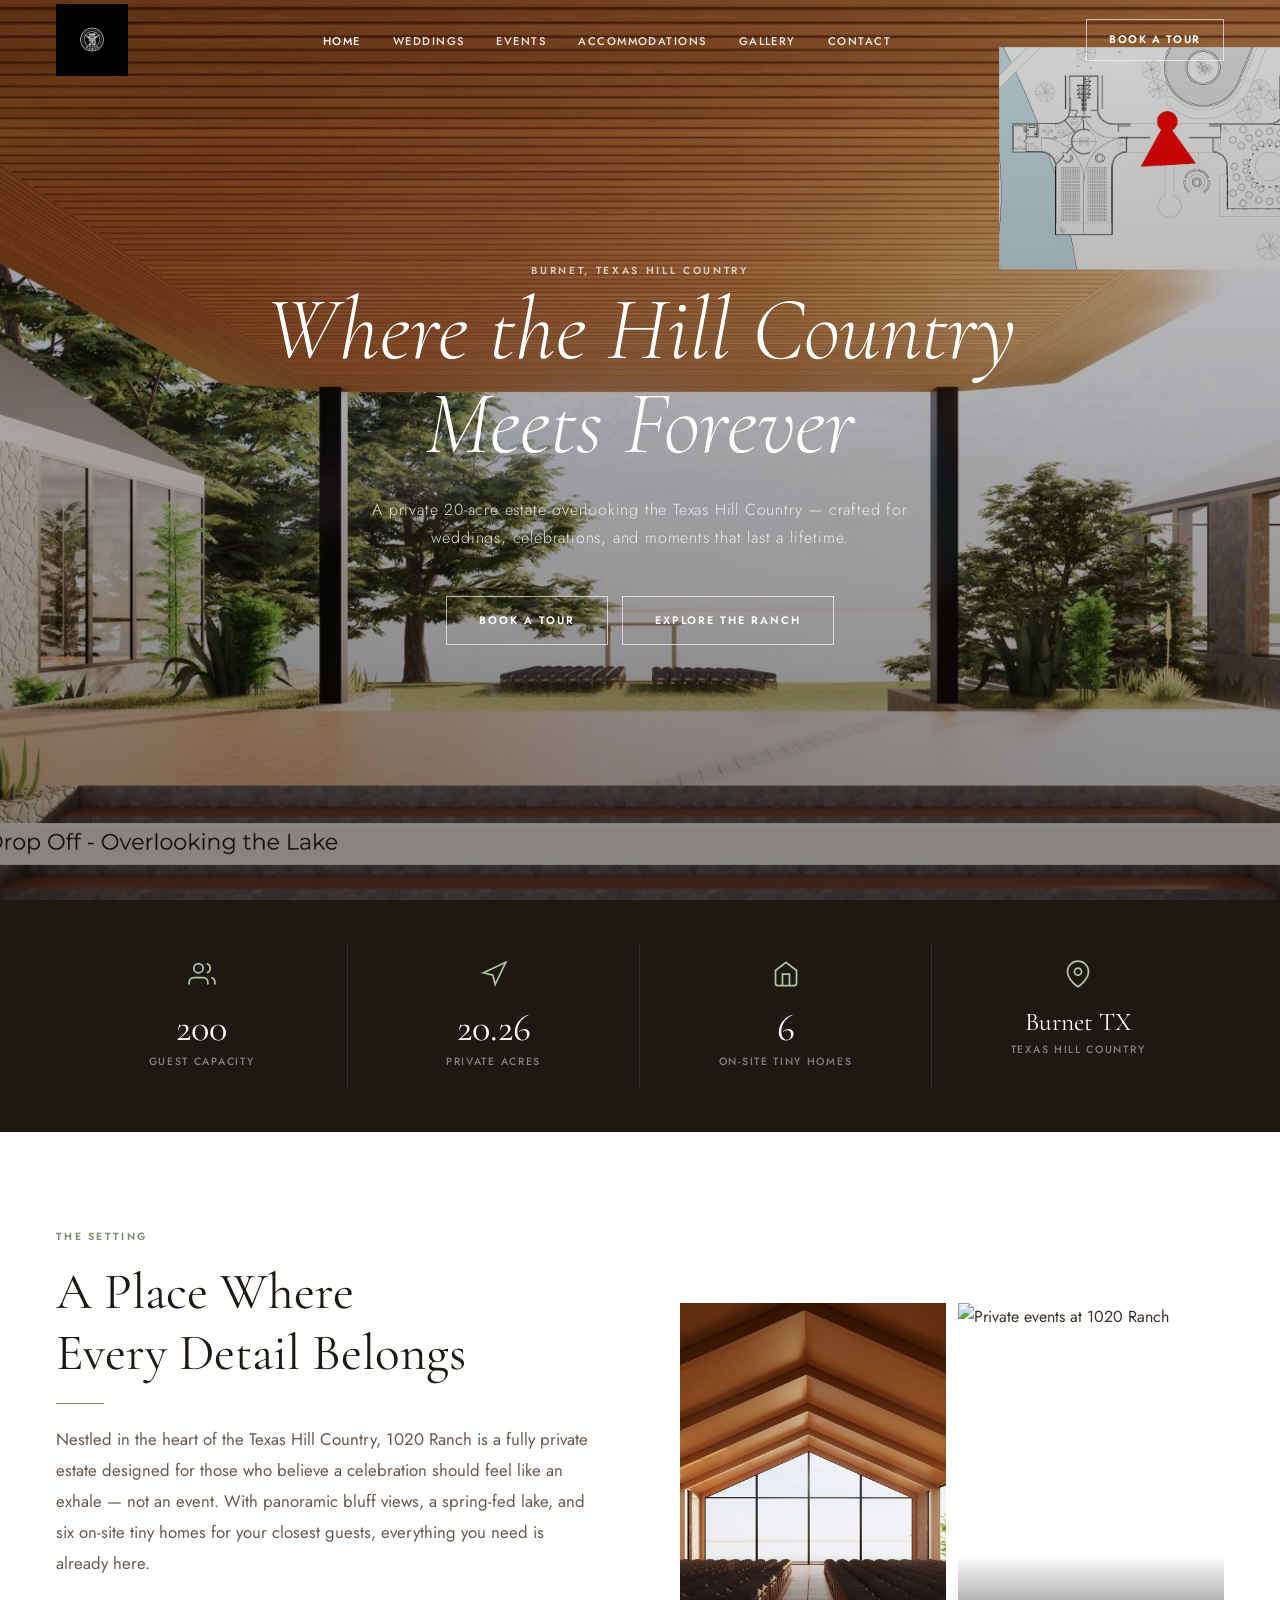
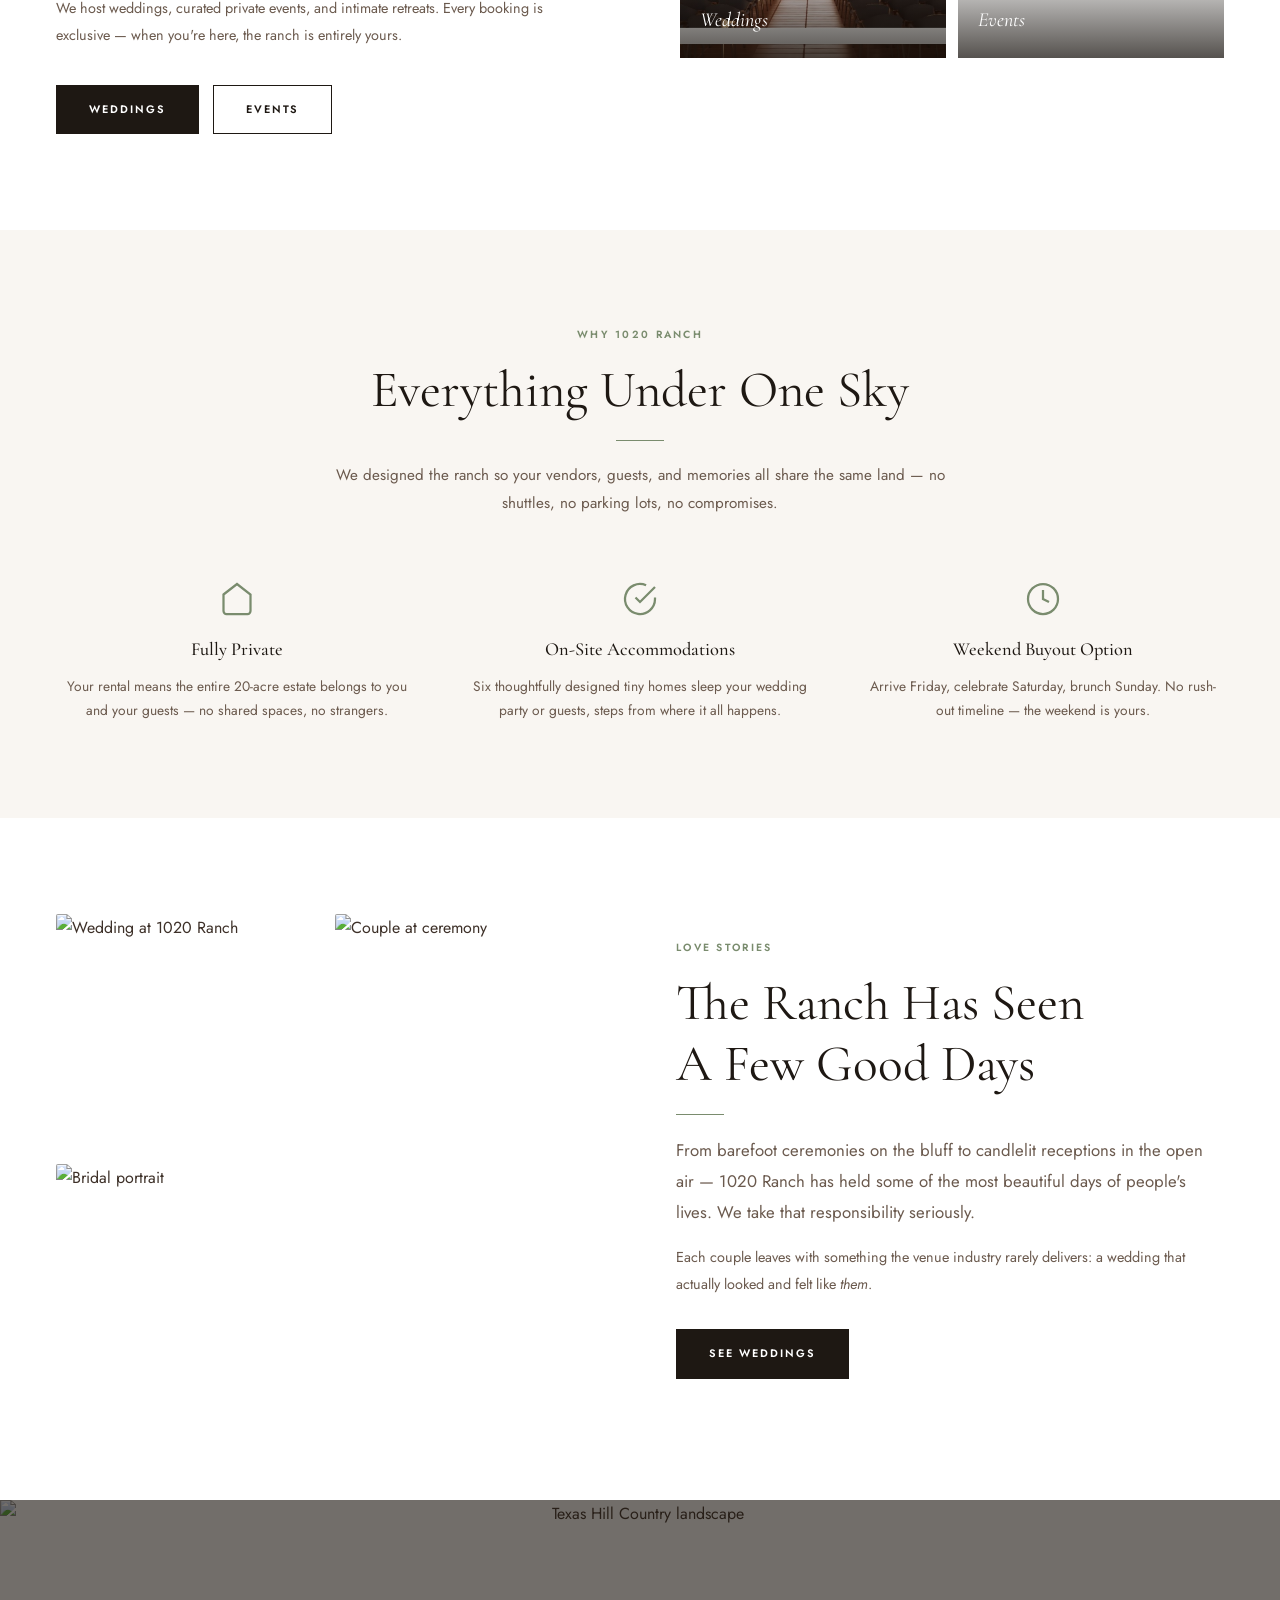
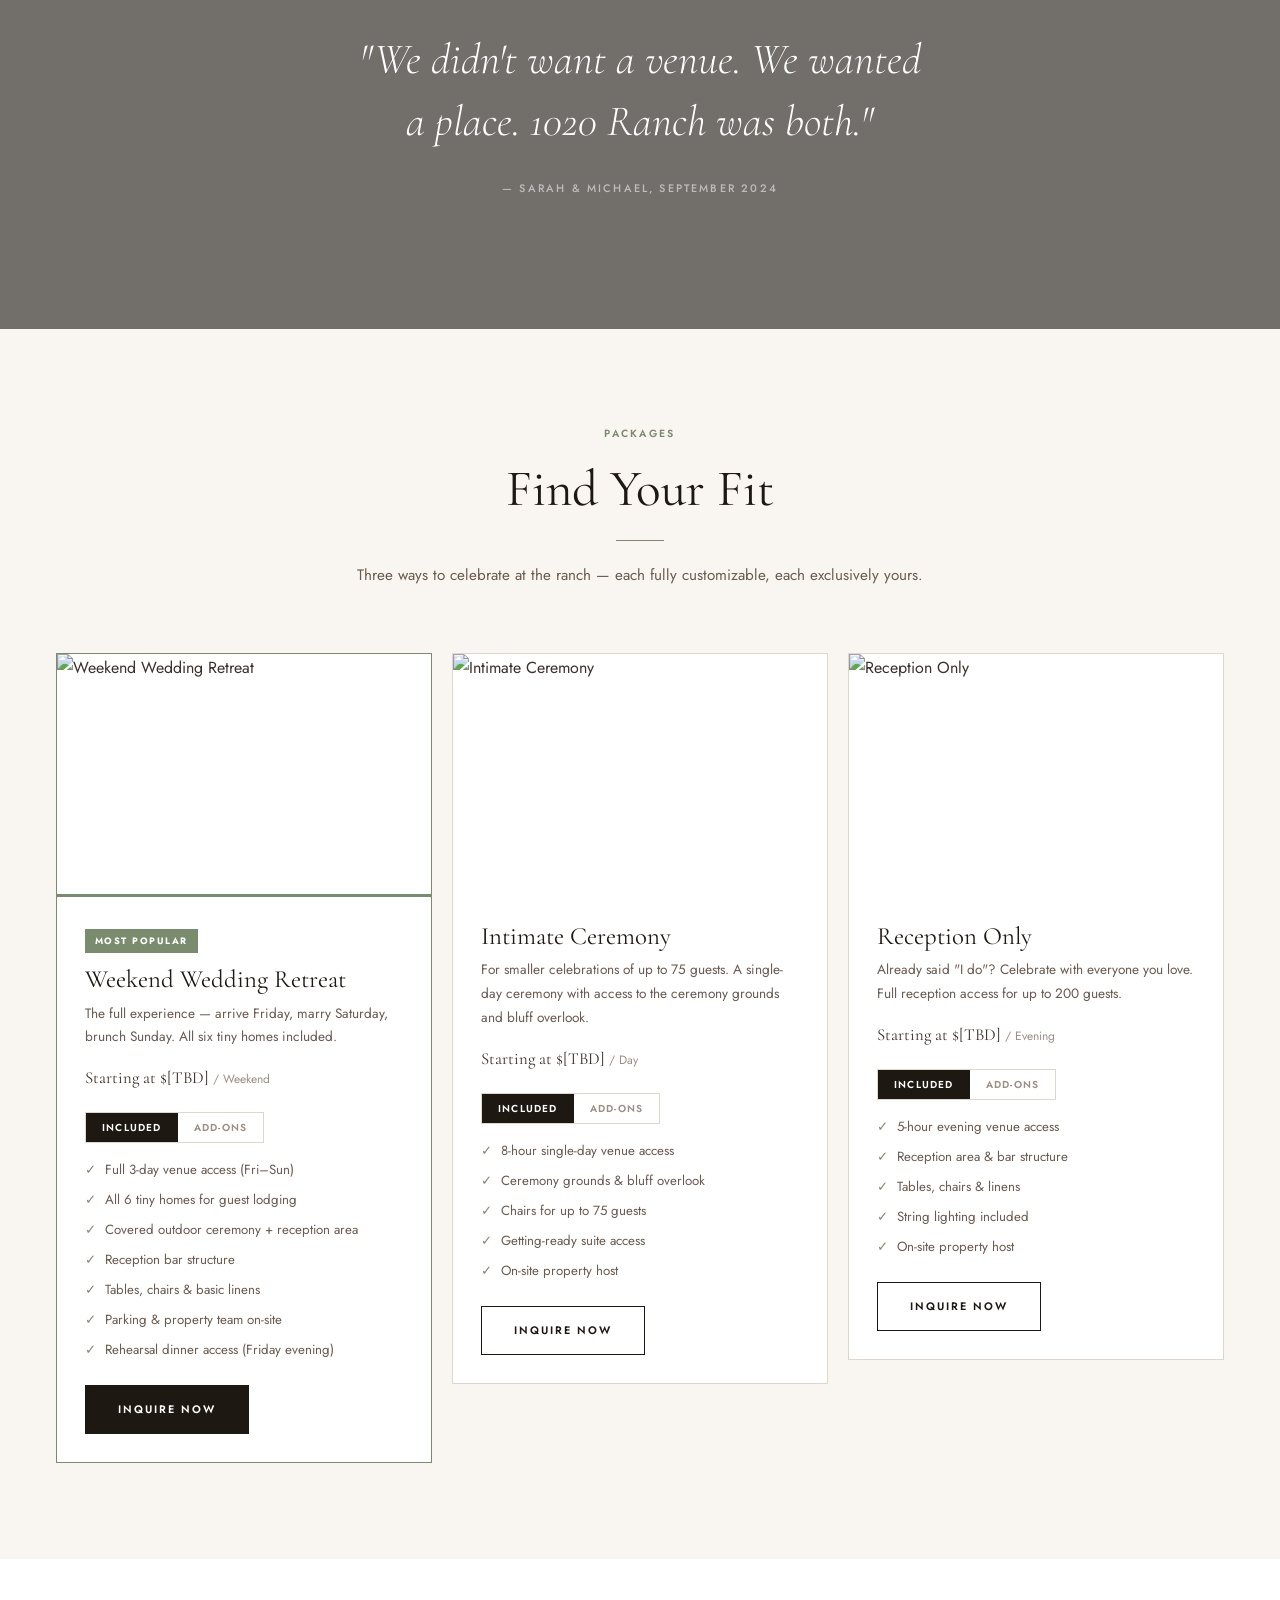
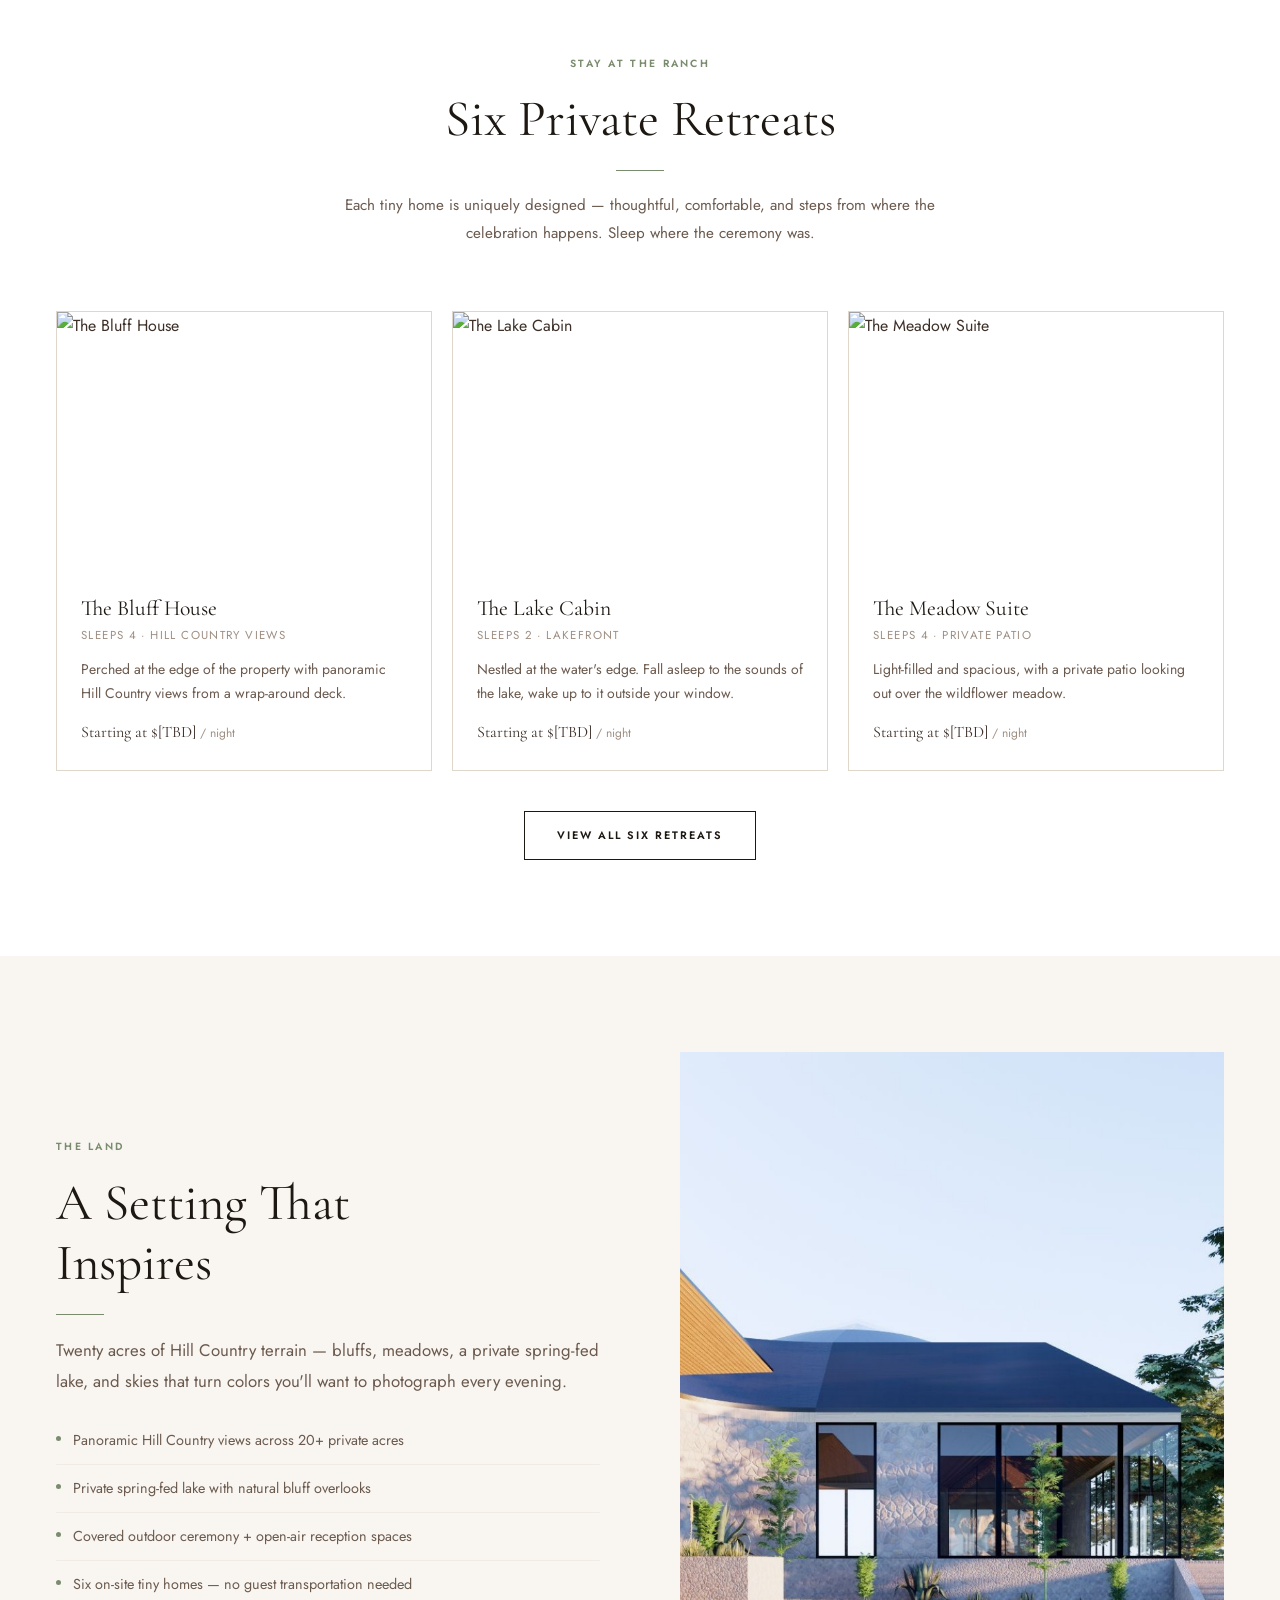
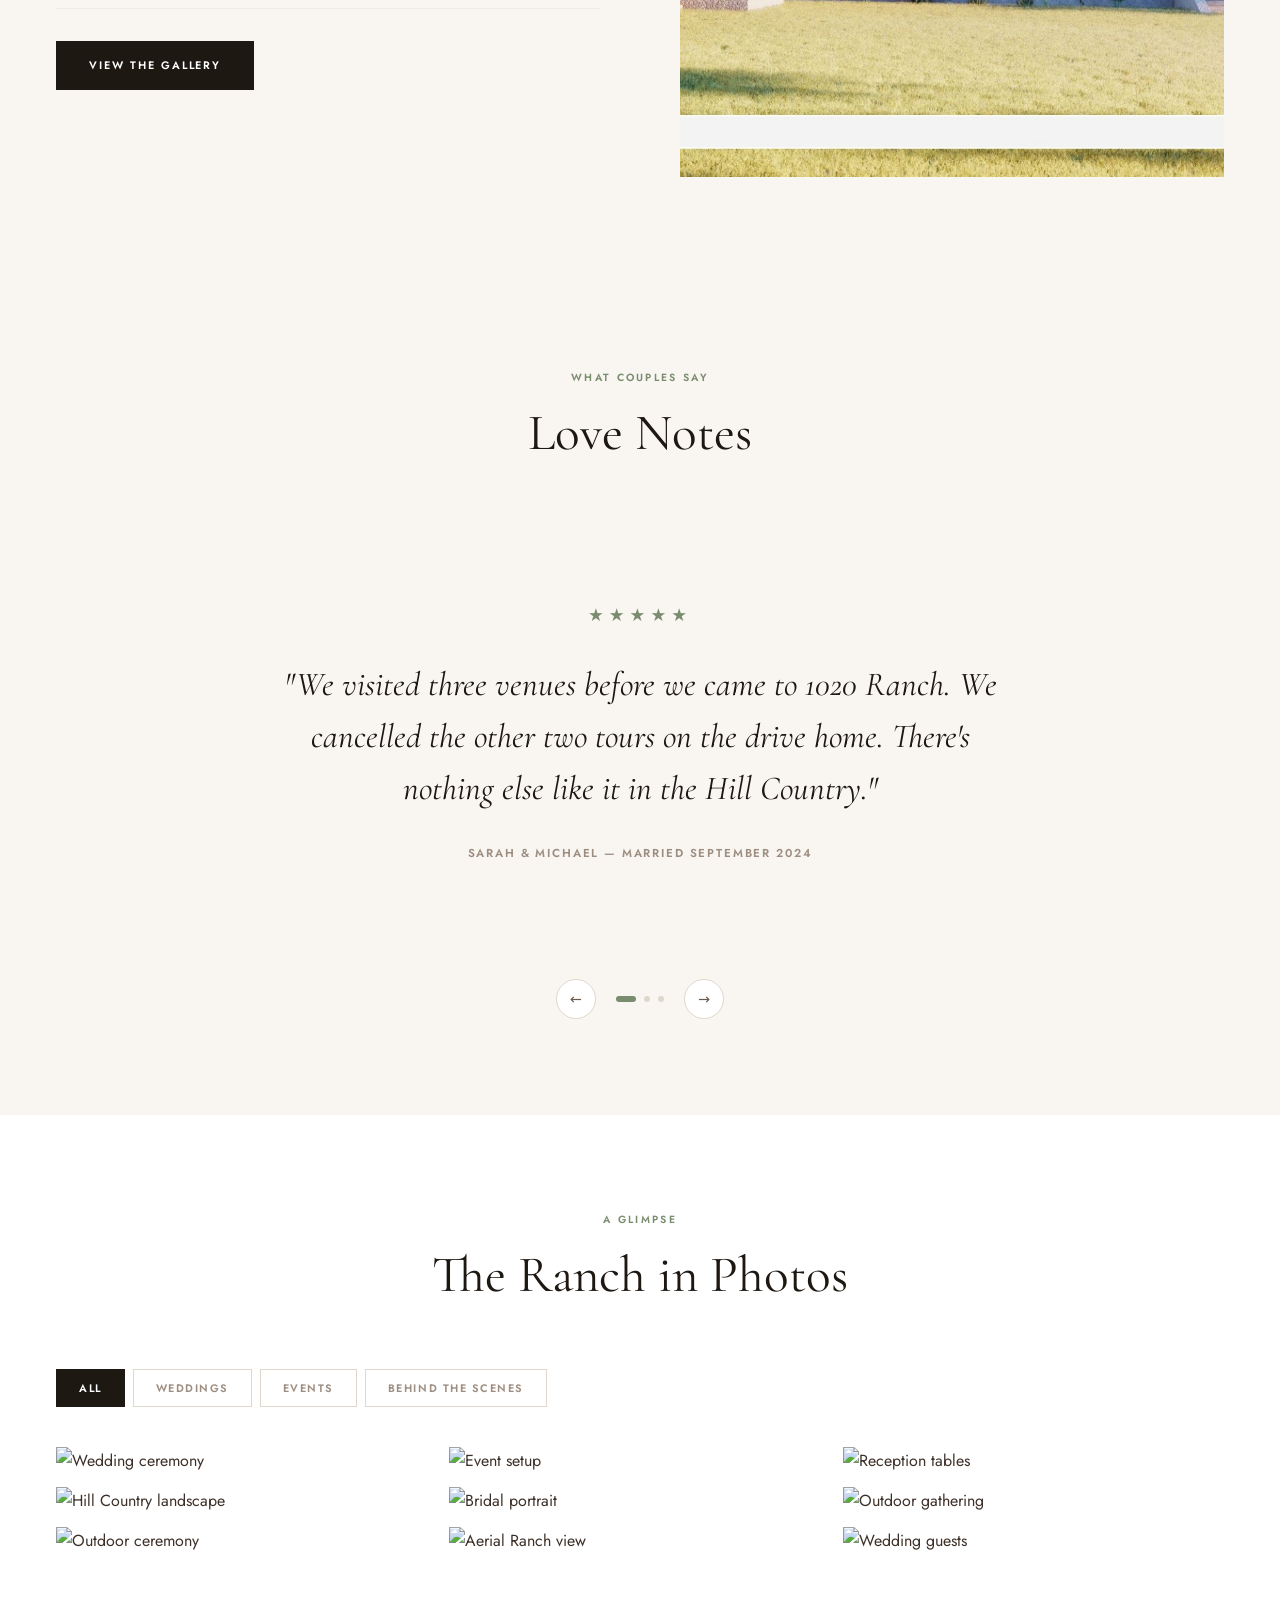
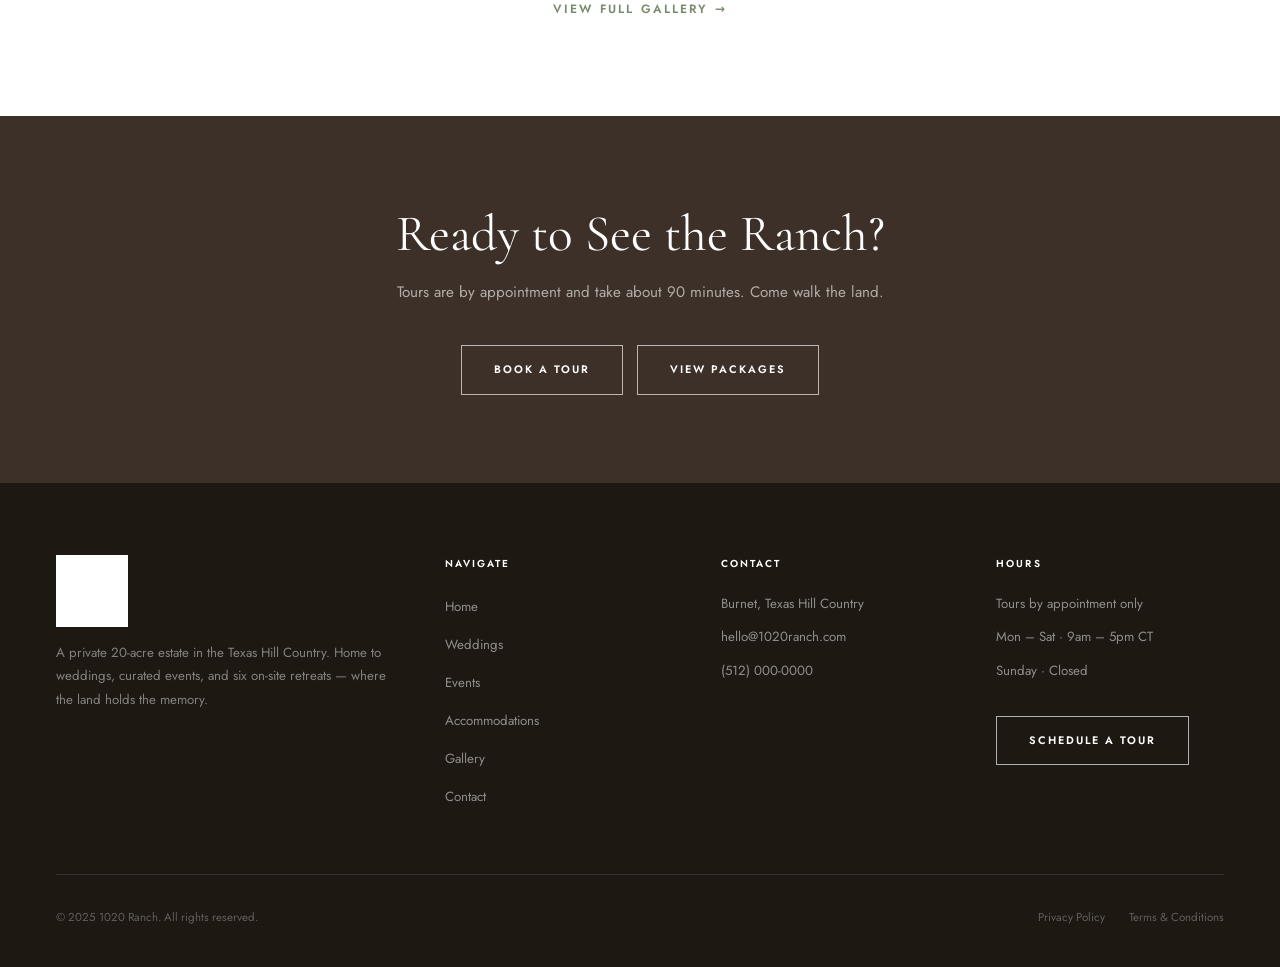
==== index.html @ e340f795 "Initial mockup - 1020 Ranch website" ====
<!DOCTYPE html>
<html lang="en">
<head>
  <meta charset="UTF-8">
  <meta name="viewport" content="width=device-width, initial-scale=1.0">
  <title>1020 Ranch — Texas Hill Country Wedding & Event Venue</title>
  <link rel="stylesheet" href="css/style.css">
  <link rel="icon" href="images/logo.jpg">
</head>
<body>

<!-- ── Navigation ── -->
<nav class="nav hero-transparent" id="nav">
  <div class="nav__inner">
    <a href="index.html" class="nav__logo"><img src="images/logo.jpg" alt="1020 Ranch"></a>
    <ul class="nav__links">
      <li><a href="index.html" class="nav__link">Home</a></li>
      <li><a href="weddings.html" class="nav__link">Weddings</a></li>
      <li><a href="events.html" class="nav__link">Events</a></li>
      <li><a href="accommodations.html" class="nav__link">Accommodations</a></li>
      <li><a href="gallery.html" class="nav__link">Gallery</a></li>
      <li><a href="contact.html" class="nav__link">Contact</a></li>
    </ul>
    <a href="contact.html" class="nav__cta-btn">Book a Tour</a>
    <button class="nav__hamburger" aria-label="Open menu">
      <span></span><span></span><span></span>
    </button>
  </div>
</nav>

<!-- Mobile Nav -->
<div class="mobile-nav">
  <button class="mobile-nav__close" aria-label="Close menu">×</button>
  <a href="index.html" class="mobile-nav__link">Home</a>
  <a href="weddings.html" class="mobile-nav__link">Weddings</a>
  <a href="events.html" class="mobile-nav__link">Events</a>
  <a href="accommodations.html" class="mobile-nav__link">Accommodations</a>
  <a href="gallery.html" class="mobile-nav__link">Gallery</a>
  <a href="contact.html" class="mobile-nav__link">Contact</a>
  <a href="contact.html" class="btn btn-dark mt-4">Book a Tour</a>
</div>

<!-- Lightbox -->
<div class="lightbox" id="lightbox">
  <img id="lb-img" src="" alt="">
  <button class="lightbox__close" id="lb-close">×</button>
</div>

<!-- ── Hero ── -->
<section class="hero">
  <img class="hero__bg" src="images/renderings/lake-overlook.jpg" alt="Aerial view of 1020 Ranch" loading="eager">
  <div class="hero__overlay"></div>
  <div class="hero__content">
    <span class="hero__eyebrow">Burnet, Texas Hill Country</span>
    <h1 class="hero__title">Where the Hill Country<br>Meets Forever</h1>
    <p class="hero__sub">A private 20-acre estate overlooking the Texas Hill Country — crafted for weddings, celebrations, and moments that last a lifetime.</p>
    <div class="hero__ctas">
      <a href="contact.html" class="btn btn-outline-white">Book a Tour</a>
      <a href="weddings.html" class="btn btn-outline-white">Explore the Ranch</a>
    </div>
  </div>
</section>

<!-- ── Stats Bar ── -->
<section class="stats-bar">
  <div class="container">
    <div class="stats-bar__grid">
      <div class="stat">
        <div class="stat__icon">
          <svg width="28" height="28" viewBox="0 0 24 24" fill="none" stroke="currentColor" stroke-width="1.5"><path d="M17 21v-2a4 4 0 0 0-4-4H5a4 4 0 0 0-4 4v2"/><circle cx="9" cy="7" r="4"/><path d="M23 21v-2a4 4 0 0 0-3-3.87"/><path d="M16 3.13a4 4 0 0 1 0 7.75"/></svg>
        </div>
        <div class="stat__value">200</div>
        <div class="stat__label">Guest Capacity</div>
      </div>
      <div class="stat">
        <div class="stat__icon">
          <svg width="28" height="28" viewBox="0 0 24 24" fill="none" stroke="currentColor" stroke-width="1.5"><polygon points="3 11 22 2 13 21 11 13 3 11"/></svg>
        </div>
        <div class="stat__value">20.26</div>
        <div class="stat__label">Private Acres</div>
      </div>
      <div class="stat">
        <div class="stat__icon">
          <svg width="28" height="28" viewBox="0 0 24 24" fill="none" stroke="currentColor" stroke-width="1.5"><path d="M3 9l9-7 9 7v11a2 2 0 0 1-2 2H5a2 2 0 0 1-2-2z"/><polyline points="9 22 9 12 15 12 15 22"/></svg>
        </div>
        <div class="stat__value">6</div>
        <div class="stat__label">On-Site Tiny Homes</div>
      </div>
      <div class="stat">
        <div class="stat__icon">
          <svg width="28" height="28" viewBox="0 0 24 24" fill="none" stroke="currentColor" stroke-width="1.5"><path d="M21 10c0 7-9 13-9 13s-9-6-9-13a9 9 0 0 1 18 0z"/><circle cx="12" cy="10" r="3"/></svg>
        </div>
        <div class="stat__value" style="font-size:1.6rem;">Burnet TX</div>
        <div class="stat__label">Texas Hill Country</div>
      </div>
    </div>
  </div>
</section>

<!-- ── Editorial Intro ── -->
<section class="section">
  <div class="container">
    <div class="editorial">
      <div class="editorial__text">
        <span class="eyebrow">The Setting</span>
        <h2 class="section-title" style="margin-bottom:20px;">A Place Where<br>Every Detail Belongs</h2>
        <div class="divider divider--left"></div>
        <p class="lead">Nestled in the heart of the Texas Hill Country, 1020 Ranch is a fully private estate designed for those who believe a celebration should feel like an exhale — not an event. With panoramic bluff views, a spring-fed lake, and six on-site tiny homes for your closest guests, everything you need is already here.</p>
        <p style="margin-top:16px;font-size:0.9rem;color:var(--ink-50);line-height:1.85;">We host weddings, curated private events, and intimate retreats. Every booking is exclusive — when you're here, the ranch is entirely yours.</p>
        <div style="display:flex;gap:14px;margin-top:36px;flex-wrap:wrap;">
          <a href="weddings.html" class="btn btn-dark">Weddings</a>
          <a href="events.html" class="btn btn-outline">Events</a>
        </div>
      </div>
      <div class="editorial__media">
        <div class="photo-tile">
          <img src="images/renderings/chapel-interior.jpg" alt="Wedding ceremony at 1020 Ranch" loading="lazy">
          <div class="photo-tile__label">Weddings</div>
        </div>
        <div class="photo-tile">
          <img src="https://images.unsplash.com/photo-1464207687429-7505649dae38?auto=format&fit=crop&w=600&q=80" alt="Private events at 1020 Ranch" loading="lazy">
          <div class="photo-tile__label">Events</div>
        </div>
      </div>
    </div>
  </div>
</section>

<!-- ── Why Choose Us ── -->
<section class="section section--gray">
  <div class="container">
    <div class="section-header">
      <span class="eyebrow">Why 1020 Ranch</span>
      <h2 class="section-title">Everything Under One Sky</h2>
      <div class="divider"></div>
      <p>We designed the ranch so your vendors, guests, and memories all share the same land — no shuttles, no parking lots, no compromises.</p>
    </div>
    <div class="icon-grid">
      <div class="icon-item">
        <div class="icon-item__icon">
          <svg width="36" height="36" viewBox="0 0 24 24" fill="none" stroke="currentColor" stroke-width="1.5"><path d="M3 9l9-7 9 7v11a2 2 0 0 1-2 2H5a2 2 0 0 1-2-2z"/></svg>
        </div>
        <div class="icon-item__title">Fully Private</div>
        <p class="icon-item__text">Your rental means the entire 20-acre estate belongs to you and your guests — no shared spaces, no strangers.</p>
      </div>
      <div class="icon-item">
        <div class="icon-item__icon">
          <svg width="36" height="36" viewBox="0 0 24 24" fill="none" stroke="currentColor" stroke-width="1.5"><path d="M22 11.08V12a10 10 0 1 1-5.93-9.14"/><polyline points="22 4 12 14.01 9 11.01"/></svg>
        </div>
        <div class="icon-item__title">On-Site Accommodations</div>
        <p class="icon-item__text">Six thoughtfully designed tiny homes sleep your wedding party or guests, steps from where it all happens.</p>
      </div>
      <div class="icon-item">
        <div class="icon-item__icon">
          <svg width="36" height="36" viewBox="0 0 24 24" fill="none" stroke="currentColor" stroke-width="1.5"><circle cx="12" cy="12" r="10"/><polyline points="12 6 12 12 16 14"/></svg>
        </div>
        <div class="icon-item__title">Weekend Buyout Option</div>
        <p class="icon-item__text">Arrive Friday, celebrate Saturday, brunch Sunday. No rush-out timeline — the weekend is yours.</p>
      </div>
    </div>
  </div>
</section>

<!-- ── Love Stories ── -->
<section class="section">
  <div class="container">
    <div class="photo-split">
      <div class="photo-collage">
        <img src="https://images.unsplash.com/photo-1478146059778-26028b07395a?auto=format&fit=crop&w=600&q=80" alt="Wedding at 1020 Ranch" loading="lazy" style="border-radius:2px;">
        <img src="https://images.unsplash.com/photo-1519741497674-4be9fb1a3b9e?auto=format&fit=crop&w=600&q=80" alt="Couple at ceremony" loading="lazy" style="border-radius:2px;">
        <img src="https://images.unsplash.com/photo-1583939003579-730e3918a45a?auto=format&fit=crop&w=1200&q=80" alt="Bridal portrait" loading="lazy" class="span-full" style="border-radius:2px;">
      </div>
      <div>
        <span class="eyebrow">Love Stories</span>
        <h2 class="section-title" style="margin-bottom:20px;">The Ranch Has Seen<br>A Few Good Days</h2>
        <div class="divider divider--left"></div>
        <p class="lead">From barefoot ceremonies on the bluff to candlelit receptions in the open air — 1020 Ranch has held some of the most beautiful days of people's lives. We take that responsibility seriously.</p>
        <p style="margin-top:16px;font-size:0.9rem;color:var(--ink-50);line-height:1.85;">Each couple leaves with something the venue industry rarely delivers: a wedding that actually looked and felt like <em>them</em>.</p>
        <a href="weddings.html" class="btn btn-dark" style="margin-top:32px;">See Weddings</a>
      </div>
    </div>
  </div>
</section>

<!-- ── Quote Break ── -->
<section class="quote-break">
  <img class="quote-break__bg" src="https://images.unsplash.com/photo-1473448912268-2022ce9509d8?auto=format&fit=crop&w=1920&q=80" alt="Texas Hill Country landscape" loading="lazy">
  <div class="quote-break__overlay"></div>
  <div class="quote-break__content">
    <p class="quote-break__text">"We didn't want a venue. We wanted a place. 1020 Ranch was both."</p>
    <span class="quote-break__attr">— Sarah & Michael, September 2024</span>
  </div>
</section>

<!-- ── Event Packages ── -->
<section class="section section--gray">
  <div class="container">
    <div class="section-header">
      <span class="eyebrow">Packages</span>
      <h2 class="section-title">Find Your Fit</h2>
      <div class="divider"></div>
      <p>Three ways to celebrate at the ranch — each fully customizable, each exclusively yours.</p>
    </div>
    <div class="packages-grid">
      <!-- Featured -->
      <div class="package-card featured">
        <div class="package-card__img">
          <img src="https://images.unsplash.com/photo-1511285560929-80b456fea0bc?auto=format&fit=crop&w=600&q=80" alt="Weekend Wedding Retreat" loading="lazy">
        </div>
        <div class="package-card__body">
          <span class="package-card__badge">Most Popular</span>
          <h3 class="package-card__name">Weekend Wedding Retreat</h3>
          <p class="package-card__desc">The full experience — arrive Friday, marry Saturday, brunch Sunday. All six tiny homes included.</p>
          <div class="package-card__price">Starting at $[TBD] <span>/ Weekend</span></div>
          <div class="toggle-tabs">
            <button class="toggle-tab" data-target="included">Included</button>
            <button class="toggle-tab" data-target="addons">Add-Ons</button>
          </div>
          <div class="toggle-panel" data-panel="included">
            <ul class="checklist">
              <li>Full 3-day venue access (Fri–Sun)</li>
              <li>All 6 tiny homes for guest lodging</li>
              <li>Covered outdoor ceremony + reception area</li>
              <li>Reception bar structure</li>
              <li>Tables, chairs & basic linens</li>
              <li>Parking & property team on-site</li>
              <li>Rehearsal dinner access (Friday evening)</li>
            </ul>
          </div>
          <div class="toggle-panel" data-panel="addons">
            <ul class="checklist">
              <li>Full catering coordination</li>
              <li>Florals & décor design</li>
              <li>Day-of coordination</li>
              <li>DJ or live music setup</li>
              <li>Photography / videography referrals</li>
              <li>Transportation logistics</li>
            </ul>
          </div>
          <a href="contact.html" class="btn btn-dark" style="margin-top:20px;">Inquire Now</a>
        </div>
      </div>
      <!-- Intimate -->
      <div class="package-card">
        <div class="package-card__img">
          <img src="https://images.unsplash.com/photo-1520854221256-17451cc331bf?auto=format&fit=crop&w=600&q=80" alt="Intimate Ceremony" loading="lazy">
        </div>
        <div class="package-card__body">
          <h3 class="package-card__name">Intimate Ceremony</h3>
          <p class="package-card__desc">For smaller celebrations of up to 75 guests. A single-day ceremony with access to the ceremony grounds and bluff overlook.</p>
          <div class="package-card__price">Starting at $[TBD] <span>/ Day</span></div>
          <div class="toggle-tabs">
            <button class="toggle-tab" data-target="included">Included</button>
            <button class="toggle-tab" data-target="addons">Add-Ons</button>
          </div>
          <div class="toggle-panel" data-panel="included">
            <ul class="checklist">
              <li>8-hour single-day venue access</li>
              <li>Ceremony grounds & bluff overlook</li>
              <li>Chairs for up to 75 guests</li>
              <li>Getting-ready suite access</li>
              <li>On-site property host</li>
            </ul>
          </div>
          <div class="toggle-panel" data-panel="addons">
            <ul class="checklist">
              <li>Tiny home overnight for wedding party</li>
              <li>Reception bar add-on</li>
              <li>Catering coordination</li>
              <li>Florals & décor</li>
            </ul>
          </div>
          <a href="contact.html" class="btn btn-outline" style="margin-top:20px;">Inquire Now</a>
        </div>
      </div>
      <!-- Reception Only -->
      <div class="package-card">
        <div class="package-card__img">
          <img src="https://images.unsplash.com/photo-1591604466107-ec97de577aff?auto=format&fit=crop&w=600&q=80" alt="Reception Only" loading="lazy">
        </div>
        <div class="package-card__body">
          <h3 class="package-card__name">Reception Only</h3>
          <p class="package-card__desc">Already said "I do"? Celebrate with everyone you love. Full reception access for up to 200 guests.</p>
          <div class="package-card__price">Starting at $[TBD] <span>/ Evening</span></div>
          <div class="toggle-tabs">
            <button class="toggle-tab" data-target="included">Included</button>
            <button class="toggle-tab" data-target="addons">Add-Ons</button>
          </div>
          <div class="toggle-panel" data-panel="included">
            <ul class="checklist">
              <li>5-hour evening venue access</li>
              <li>Reception area & bar structure</li>
              <li>Tables, chairs & linens</li>
              <li>String lighting included</li>
              <li>On-site property host</li>
            </ul>
          </div>
          <div class="toggle-panel" data-panel="addons">
            <ul class="checklist">
              <li>Catering & bar service</li>
              <li>DJ or band setup</li>
              <li>Overnight tiny home stays</li>
              <li>Extended hours</li>
            </ul>
          </div>
          <a href="contact.html" class="btn btn-outline" style="margin-top:20px;">Inquire Now</a>
        </div>
      </div>
    </div>
  </div>
</section>

<!-- ── Accommodations Teaser ── -->
<section class="section">
  <div class="container">
    <div class="section-header">
      <span class="eyebrow">Stay at the Ranch</span>
      <h2 class="section-title">Six Private Retreats</h2>
      <div class="divider"></div>
      <p>Each tiny home is uniquely designed — thoughtful, comfortable, and steps from where the celebration happens. Sleep where the ceremony was.</p>
    </div>
    <div class="accom-grid">
      <div class="accom-card">
        <div class="accom-card__img">
          <img src="https://images.unsplash.com/photo-1449824913935-59a10b8d2000?auto=format&fit=crop&w=600&q=80" alt="The Bluff House" loading="lazy">
        </div>
        <div class="accom-card__body">
          <h3 class="accom-card__name">The Bluff House</h3>
          <div class="accom-card__meta">Sleeps 4 · Hill Country Views</div>
          <p class="body-sm">Perched at the edge of the property with panoramic Hill Country views from a wrap-around deck.</p>
          <div class="accom-card__price">Starting at $[TBD] <span style="font-family:var(--font-sans);font-size:0.75rem;color:var(--ink-30);">/ night</span></div>
        </div>
      </div>
      <div class="accom-card">
        <div class="accom-card__img">
          <img src="https://images.unsplash.com/photo-1512917774080-9991f1c4c750?auto=format&fit=crop&w=600&q=80" alt="The Lake Cabin" loading="lazy">
        </div>
        <div class="accom-card__body">
          <h3 class="accom-card__name">The Lake Cabin</h3>
          <div class="accom-card__meta">Sleeps 2 · Lakefront</div>
          <p class="body-sm">Nestled at the water's edge. Fall asleep to the sounds of the lake, wake up to it outside your window.</p>
          <div class="accom-card__price">Starting at $[TBD] <span style="font-family:var(--font-sans);font-size:0.75rem;color:var(--ink-30);">/ night</span></div>
        </div>
      </div>
      <div class="accom-card">
        <div class="accom-card__img">
          <img src="https://images.unsplash.com/photo-1484154218962-a197022b5858?auto=format&fit=crop&w=600&q=80" alt="The Meadow Suite" loading="lazy">
        </div>
        <div class="accom-card__body">
          <h3 class="accom-card__name">The Meadow Suite</h3>
          <div class="accom-card__meta">Sleeps 4 · Private Patio</div>
          <p class="body-sm">Light-filled and spacious, with a private patio looking out over the wildflower meadow.</p>
          <div class="accom-card__price">Starting at $[TBD] <span style="font-family:var(--font-sans);font-size:0.75rem;color:var(--ink-30);">/ night</span></div>
        </div>
      </div>
    </div>
    <div class="text-center" style="margin-top:40px;">
      <a href="accommodations.html" class="btn btn-outline">View All Six Retreats</a>
    </div>
  </div>
</section>

<!-- ── A Setting That Inspires ── -->
<section class="section section--gray">
  <div class="container">
    <div class="setting-grid">
      <div>
        <span class="eyebrow">The Land</span>
        <h2 class="section-title" style="margin-bottom:20px;">A Setting That<br>Inspires</h2>
        <div class="divider divider--left"></div>
        <p class="lead">Twenty acres of Hill Country terrain — bluffs, meadows, a private spring-fed lake, and skies that turn colors you'll want to photograph every evening.</p>
        <ul class="feature-list">
          <li>Panoramic Hill Country views across 20+ private acres</li>
          <li>Private spring-fed lake with natural bluff overlooks</li>
          <li>Covered outdoor ceremony + open-air reception spaces</li>
          <li>Six on-site tiny homes — no guest transportation needed</li>
        </ul>
        <a href="gallery.html" class="btn btn-dark">View the Gallery</a>
      </div>
      <div class="setting-photo">
        <img src="images/renderings/reception-exterior.jpg" alt="1020 Ranch reception hall" loading="lazy">
      </div>
    </div>
  </div>
</section>

<!-- ── Testimonials ── -->
<section class="section testimonial-section">
  <div class="container">
    <div class="section-header">
      <span class="eyebrow">What Couples Say</span>
      <h2 class="section-title">Love Notes</h2>
    </div>
    <div class="testimonial-carousel">
      <div class="testimonial-track">
        <div class="testimonial-slide">
          <div class="testimonial__stars">★★★★★</div>
          <blockquote class="testimonial__quote">"We visited three venues before we came to 1020 Ranch. We cancelled the other two tours on the drive home. There's nothing else like it in the Hill Country."</blockquote>
          <div class="testimonial__attr">Sarah & Michael — Married September 2024</div>
        </div>
        <div class="testimonial-slide">
          <div class="testimonial__stars">★★★★★</div>
          <blockquote class="testimonial__quote">"Having our whole family stay on-site for the weekend changed everything. No running around, no logistics stress — just three days of pure celebration."</blockquote>
          <div class="testimonial__attr">Emma & James — Married June 2024</div>
        </div>
        <div class="testimonial-slide">
          <div class="testimonial__stars">★★★★★</div>
          <blockquote class="testimonial__quote">"The bluff at sunset should be illegal. Our photographer said it was the best light she'd ever worked with. The venue did half the work for us."</blockquote>
          <div class="testimonial__attr">Madison & Tyler — Married October 2024</div>
        </div>
      </div>
      <div class="testimonial__controls">
        <button class="testimonial__btn testimonial__btn--prev" aria-label="Previous">&#8592;</button>
        <div class="testimonial__dots">
          <div class="testimonial__dot active"></div>
          <div class="testimonial__dot"></div>
          <div class="testimonial__dot"></div>
        </div>
        <button class="testimonial__btn testimonial__btn--next" aria-label="Next">&#8594;</button>
      </div>
    </div>
  </div>
</section>

<!-- ── Gallery Preview ── -->
<section class="section gallery-section">
  <div class="container">
    <div class="section-header">
      <span class="eyebrow">A Glimpse</span>
      <h2 class="section-title">The Ranch in Photos</h2>
    </div>
    <div class="gallery-tabs">
      <button class="gallery-tab active" data-filter="all">All</button>
      <button class="gallery-tab" data-filter="weddings">Weddings</button>
      <button class="gallery-tab" data-filter="events">Events</button>
      <button class="gallery-tab" data-filter="behind">Behind the Scenes</button>
    </div>
    <div class="gallery-masonry">
      <div class="gallery-item" data-category="weddings"><img src="https://images.unsplash.com/photo-1478146059778-26028b07395a?auto=format&fit=crop&w=600&q=80" alt="Wedding ceremony" loading="lazy"></div>
      <div class="gallery-item" data-category="behind"><img src="https://images.unsplash.com/photo-1473448912268-2022ce9509d8?auto=format&fit=crop&w=600&q=80" alt="Hill Country landscape" loading="lazy"></div>
      <div class="gallery-item" data-category="weddings"><img src="https://images.unsplash.com/photo-1520854221256-17451cc331bf?auto=format&fit=crop&w=600&q=80" alt="Outdoor ceremony" loading="lazy"></div>
      <div class="gallery-item" data-category="events"><img src="https://images.unsplash.com/photo-1464207687429-7505649dae38?auto=format&fit=crop&w=600&q=80" alt="Event setup" loading="lazy"></div>
      <div class="gallery-item" data-category="weddings"><img src="https://images.unsplash.com/photo-1583939003579-730e3918a45a?auto=format&fit=crop&w=600&q=80" alt="Bridal portrait" loading="lazy"></div>
      <div class="gallery-item" data-category="behind"><img src="https://images.unsplash.com/photo-1501854140801-50d01698950b?auto=format&fit=crop&w=600&q=80" alt="Aerial Ranch view" loading="lazy"></div>
      <div class="gallery-item" data-category="weddings"><img src="https://images.unsplash.com/photo-1591604466107-ec97de577aff?auto=format&fit=crop&w=600&q=80" alt="Reception tables" loading="lazy"></div>
      <div class="gallery-item" data-category="events"><img src="https://images.unsplash.com/photo-1530103862676-de8c9debad1d?auto=format&fit=crop&w=600&q=80" alt="Outdoor gathering" loading="lazy"></div>
      <div class="gallery-item" data-category="weddings"><img src="https://images.unsplash.com/photo-1511285560929-80b456fea0bc?auto=format&fit=crop&w=600&q=80" alt="Wedding guests" loading="lazy"></div>
    </div>
    <a href="gallery.html" class="gallery-view-more">View Full Gallery &rarr;</a>
  </div>
</section>

<!-- ── CTA Strip ── -->
<section class="cta-strip">
  <div class="container">
    <h2 class="section-title" style="color:var(--white);margin-bottom:14px;">Ready to See the Ranch?</h2>
    <p>Tours are by appointment and take about 90 minutes. Come walk the land.</p>
    <div class="cta-strip__btns">
      <a href="contact.html" class="btn btn-outline-white">Book a Tour</a>
      <a href="weddings.html" class="btn btn-outline-white">View Packages</a>
    </div>
  </div>
</section>

<!-- ── Footer ── -->
<footer class="footer">
  <div class="container">
    <div class="footer__grid">
      <div>
        <a href="index.html" class="footer__logo"><img src="images/logo.jpg" alt="1020 Ranch"></a>
        <p class="footer__tagline">A private 20-acre estate in the Texas Hill Country. Home to weddings, curated events, and six on-site retreats — where the land holds the memory.</p>
      </div>
      <div>
        <span class="footer__col-title">Navigate</span>
        <ul class="footer__links">
          <li><a href="index.html" class="footer__link">Home</a></li>
          <li><a href="weddings.html" class="footer__link">Weddings</a></li>
          <li><a href="events.html" class="footer__link">Events</a></li>
          <li><a href="accommodations.html" class="footer__link">Accommodations</a></li>
          <li><a href="gallery.html" class="footer__link">Gallery</a></li>
          <li><a href="contact.html" class="footer__link">Contact</a></li>
        </ul>
      </div>
      <div>
        <span class="footer__col-title">Contact</span>
        <p class="footer__contact-line">Burnet, Texas Hill Country</p>
        <p class="footer__contact-line">hello@1020ranch.com</p>
        <p class="footer__contact-line">(512) 000-0000</p>
      </div>
      <div>
        <span class="footer__col-title">Hours</span>
        <p class="footer__contact-line">Tours by appointment only</p>
        <p class="footer__contact-line">Mon – Sat · 9am – 5pm CT</p>
        <p class="footer__contact-line">Sunday · Closed</p>
        <a href="contact.html" class="btn btn-outline-white" style="margin-top:24px;display:inline-block;">Schedule a Tour</a>
      </div>
    </div>
    <div class="footer__bottom">
      <span>© 2025 1020 Ranch. All rights reserved.</span>
      <div class="footer__bottom-links">
        <a href="https://docs.google.com/document/d/1CzPdLeP2QVLGTZmBXSlIkhM5HJ3bR7iO/edit" class="footer__bottom-link" target="_blank">Privacy Policy</a>
        <a href="https://docs.google.com/document/d/14elfe7JaWCnhKUJQh2g7dPijl5Zy80LE/edit" class="footer__bottom-link" target="_blank">Terms &amp; Conditions</a>
      </div>
    </div>
  </div>
</footer>

<script src="js/main.js"></script>
</body>
</html>
---- css/style.css ----
/* ============================================================
   1020 Ranch — Design System
   Fonts: Cormorant Garamond + Jost
   ============================================================ */

@import url('https://fonts.googleapis.com/css2?family=Cormorant+Garamond:ital,wght@0,300;0,400;0,500;0,600;1,300;1,400;1,500;1,600&family=Jost:wght@300;400;500;600&display=swap');

/* ── Custom Properties ── */
:root {
  --white: #FFFFFF;
  --off-white: #FDFCFA;
  --warm-50: #F9F6F2;
  --warm-100: #F0EBE4;
  --warm-200: #E0D7CC;
  --taupe-300: #C8B8A8;
  --taupe-500: #A08070;
  --sage: #7A8C6E;
  --sage-dark: #586448;
  --sage-light: #B0C4A0;
  --ink: #1E1813;
  --ink-70: #3D3028;
  --ink-50: #6B5A4E;
  --ink-30: #9E8E82;
  --font-serif: 'Cormorant Garamond', Georgia, serif;
  --font-sans: 'Jost', system-ui, sans-serif;
  --max-w: 1280px;
  --ease: cubic-bezier(0.4, 0, 0.2, 1);
  --nav-h: 80px;
}

/* ── Reset ── */
*, *::before, *::after { box-sizing: border-box; margin: 0; padding: 0; }
html { scroll-behavior: smooth; }
body {
  font-family: var(--font-sans);
  color: var(--ink-70);
  background: var(--white);
  line-height: 1.75;
  -webkit-font-smoothing: antialiased;
}
img { display: block; max-width: 100%; }
a { text-decoration: none; color: inherit; transition: color 0.2s; }
button { cursor: pointer; border: none; background: none; font-family: inherit; }
ul { list-style: none; }

/* ── Typography ── */
h1, h2, h3, h4 { font-family: var(--font-serif); font-weight: 400; line-height: 1.15; color: var(--ink); }

.display {
  font-size: clamp(3rem, 7vw, 6.5rem);
  font-weight: 300;
  font-style: italic;
  line-height: 1.06;
  letter-spacing: -0.01em;
}
.section-title {
  font-size: clamp(2rem, 4vw, 3.5rem);
  font-weight: 400;
  line-height: 1.18;
}
.card-title {
  font-size: clamp(1.3rem, 2.5vw, 1.9rem);
  font-weight: 400;
}
.eyebrow {
  font-family: var(--font-sans);
  font-size: 0.65rem;
  font-weight: 600;
  letter-spacing: 0.22em;
  text-transform: uppercase;
  color: var(--sage);
  display: block;
  margin-bottom: 16px;
}
.lead {
  font-size: 1.05rem;
  line-height: 1.85;
  color: var(--ink-50);
}
.body-sm { font-size: 0.875rem; color: var(--ink-50); line-height: 1.75; }

/* ── Layout ── */
.container {
  max-width: var(--max-w);
  margin: 0 auto;
  padding: 0 56px;
}
.section { padding: 96px 0; }
.section--lg { padding: 128px 0; }
.section--sm { padding: 64px 0; }
.section--gray { background: var(--warm-50); }
.section--dark { background: var(--ink); }
.section--ink70 { background: var(--ink-70); }

.section-header { text-align: center; max-width: 640px; margin: 0 auto 64px; }
.section-header p { font-size: 0.95rem; color: var(--ink-50); margin-top: 16px; line-height: 1.85; }
.section-header--left { text-align: left; margin-left: 0; }
.section-header--left .divider { margin: 20px 0; }

.divider { width: 48px; height: 1px; background: var(--sage); margin: 20px auto; }
.divider--left { margin-left: 0; }

/* ── Buttons ── */
.btn {
  display: inline-block;
  font-family: var(--font-sans);
  font-size: 0.68rem;
  font-weight: 600;
  letter-spacing: 0.18em;
  text-transform: uppercase;
  padding: 14px 32px;
  transition: all 0.25s var(--ease);
  cursor: pointer;
  white-space: nowrap;
}
.btn-dark { background: var(--ink); color: var(--white); border: 1px solid var(--ink); }
.btn-dark:hover { background: var(--ink-70); border-color: var(--ink-70); }
.btn-outline { background: transparent; color: var(--ink); border: 1px solid var(--ink); }
.btn-outline:hover { background: var(--ink); color: var(--white); }
.btn-outline-white { background: transparent; color: var(--white); border: 1px solid rgba(255,255,255,0.65); }
.btn-outline-white:hover { background: rgba(255,255,255,0.12); border-color: var(--white); }
.btn-sage { background: var(--sage); color: var(--white); border: 1px solid var(--sage); }
.btn-sage:hover { background: var(--sage-dark); border-color: var(--sage-dark); }

/* ── Navigation ── */
.nav {
  position: fixed;
  top: 0; left: 0; right: 0;
  z-index: 100;
  height: var(--nav-h);
  display: flex;
  align-items: center;
  transition: background 0.35s var(--ease), box-shadow 0.35s var(--ease);
}
.nav.hero-transparent { background: transparent; }
.nav.scrolled {
  background: rgba(255,255,255,0.97);
  box-shadow: 0 1px 0 var(--warm-200);
  backdrop-filter: blur(12px);
}
.nav.no-hero {
  background: rgba(255,255,255,0.97);
  box-shadow: 0 1px 0 var(--warm-200);
}
.nav__inner {
  width: 100%;
  display: flex;
  align-items: center;
  justify-content: space-between;
  padding: 0 56px;
}
.nav__logo {
  display: flex;
  align-items: center;
  flex-shrink: 0;
}
.nav__logo img {
  height: 72px;
  width: auto;
  mix-blend-mode: screen;
  transition: filter 0.3s, mix-blend-mode 0.3s;
}
.nav.scrolled .nav__logo img,
.nav.no-hero .nav__logo img {
  mix-blend-mode: normal;
  filter: invert(1);
}
.nav.scrolled .nav__logo,
.nav.no-hero .nav__logo { color: var(--ink); }

.nav__links {
  display: flex;
  align-items: center;
  gap: 32px;
}
.nav__link {
  font-size: 0.7rem;
  font-weight: 500;
  letter-spacing: 0.13em;
  text-transform: uppercase;
  color: rgba(255,255,255,0.88);
  transition: color 0.2s;
}
.nav.scrolled .nav__link,
.nav.no-hero .nav__link { color: var(--ink-50); }
.nav__link:hover { color: var(--sage-light); }
.nav.scrolled .nav__link:hover,
.nav.no-hero .nav__link:hover { color: var(--sage); }
.nav__link.active { color: var(--white); }
.nav.scrolled .nav__link.active,
.nav.no-hero .nav__link.active { color: var(--sage); }

.nav__cta-btn {
  font-family: var(--font-sans);
  font-size: 0.68rem;
  font-weight: 600;
  letter-spacing: 0.15em;
  text-transform: uppercase;
  padding: 10px 22px;
  background: transparent;
  color: var(--white);
  border: 1px solid rgba(255,255,255,0.6);
  transition: all 0.25s;
  white-space: nowrap;
  flex-shrink: 0;
}
.nav__cta-btn:hover { background: rgba(255,255,255,0.12); border-color: var(--white); }
.nav.scrolled .nav__cta-btn,
.nav.no-hero .nav__cta-btn { color: var(--ink); border-color: var(--ink); }
.nav.scrolled .nav__cta-btn:hover,
.nav.no-hero .nav__cta-btn:hover { background: var(--ink); color: var(--white); }

.nav__hamburger {
  display: none;
  flex-direction: column;
  gap: 5px;
  cursor: pointer;
  padding: 4px;
}
.nav__hamburger span {
  display: block;
  width: 22px;
  height: 1.5px;
  background: var(--white);
  transition: all 0.25s;
}
.nav.scrolled .nav__hamburger span,
.nav.no-hero .nav__hamburger span { background: var(--ink); }

/* Mobile Nav Overlay */
.mobile-nav {
  display: none;
  position: fixed;
  inset: 0;
  background: var(--white);
  z-index: 99;
  flex-direction: column;
  align-items: center;
  justify-content: center;
  gap: 28px;
}
.mobile-nav.open { display: flex; }
.mobile-nav__close {
  position: absolute;
  top: 28px; right: 28px;
  font-size: 1.8rem;
  color: var(--ink-50);
  background: none;
  border: none;
  cursor: pointer;
  line-height: 1;
}
.mobile-nav__link {
  font-family: var(--font-serif);
  font-size: 2.2rem;
  font-weight: 400;
  color: var(--ink);
  transition: color 0.2s;
}
.mobile-nav__link:hover { color: var(--sage); }

/* ── Hero ── */
.hero {
  position: relative;
  width: 100%;
  height: 100vh;
  min-height: 620px;
  display: flex;
  align-items: center;
  justify-content: center;
  text-align: center;
  overflow: hidden;
  background: var(--ink);
}
.hero--short { height: 56vh; min-height: 420px; }
.hero__bg {
  position: absolute;
  inset: 0;
  width: 100%;
  height: 100%;
  object-fit: cover;
  object-position: center;
}
.hero__overlay {
  position: absolute;
  inset: 0;
  background: linear-gradient(to bottom, rgba(20,15,10,0.18) 0%, rgba(20,15,10,0.5) 100%);
}
.hero__content {
  position: relative;
  z-index: 2;
  color: var(--white);
  max-width: 840px;
  padding: 0 40px;
}
.hero__eyebrow {
  font-family: var(--font-sans);
  font-size: 0.64rem;
  font-weight: 600;
  letter-spacing: 0.26em;
  text-transform: uppercase;
  color: rgba(255,255,255,0.68);
  margin-bottom: 28px;
}
.hero__title {
  font-family: var(--font-serif);
  font-size: clamp(3rem, 7vw, 6.5rem);
  font-weight: 300;
  font-style: italic;
  line-height: 1.06;
  color: var(--white);
  margin-bottom: 24px;
}
.hero--short .hero__title { font-size: clamp(2.2rem, 5vw, 4.5rem); }
.hero__sub {
  font-size: 1rem;
  font-weight: 300;
  letter-spacing: 0.05em;
  color: rgba(255,255,255,0.82);
  margin-bottom: 44px;
  max-width: 560px;
  margin-left: auto;
  margin-right: auto;
}
.hero__ctas { display: flex; gap: 14px; justify-content: center; flex-wrap: wrap; }

/* ── Stats Bar ── */
.stats-bar { background: var(--ink); padding: 44px 0; }
.stats-bar__grid {
  display: grid;
  grid-template-columns: repeat(4, 1fr);
}
.stat {
  text-align: center;
  padding: 16px 24px;
  border-right: 1px solid rgba(255,255,255,0.1);
}
.stat:last-child { border-right: none; }
.stat__icon { margin: 0 auto 12px; color: var(--sage-light); }
.stat__value {
  font-family: var(--font-serif);
  font-size: 2.4rem;
  font-weight: 400;
  color: var(--white);
  line-height: 1;
  margin-bottom: 6px;
}
.stat__label {
  font-size: 0.66rem;
  font-weight: 500;
  letter-spacing: 0.16em;
  text-transform: uppercase;
  color: rgba(255,255,255,0.45);
}

/* ── Editorial 2-col ── */
.editorial {
  display: grid;
  grid-template-columns: 1fr 1fr;
  gap: 80px;
  align-items: center;
}
.editorial__media {
  display: grid;
  grid-template-columns: 1fr 1fr;
  gap: 12px;
}
.photo-tile {
  position: relative;
  overflow: hidden;
  aspect-ratio: 3/4;
}
.photo-tile img {
  width: 100%;
  height: 100%;
  object-fit: cover;
  transition: transform 0.7s var(--ease);
}
.photo-tile:hover img { transform: scale(1.04); }
.photo-tile__label {
  position: absolute;
  bottom: 0; left: 0; right: 0;
  padding: 48px 20px 20px;
  background: linear-gradient(transparent, rgba(20,15,10,0.72));
  color: var(--white);
  font-family: var(--font-serif);
  font-size: 1.25rem;
  font-style: italic;
}

/* ── Icon Grid ── */
.icon-grid {
  display: grid;
  grid-template-columns: repeat(3, 1fr);
  gap: 48px 40px;
}
.icon-grid--6 { grid-template-columns: repeat(3, 1fr); }
.icon-item { text-align: center; }
.icon-item__icon {
  width: 36px;
  height: 36px;
  margin: 0 auto 16px;
  color: var(--sage);
}
.icon-item__title {
  font-family: var(--font-serif);
  font-size: 1.15rem;
  font-weight: 500;
  color: var(--ink);
  margin-bottom: 8px;
}
.icon-item__text { font-size: 0.86rem; color: var(--ink-50); line-height: 1.75; }

/* ── Photo Split (Love Stories) ── */
.photo-split {
  display: grid;
  grid-template-columns: 1fr 1fr;
  gap: 72px;
  align-items: center;
}
.photo-collage {
  display: grid;
  grid-template-columns: 1fr 1fr;
  grid-template-rows: 240px 240px;
  gap: 10px;
}
.photo-collage img { width: 100%; height: 100%; object-fit: cover; }
.photo-collage .span-full { grid-column: 1 / -1; height: 200px; }

/* ── Quote Break ── */
.quote-break {
  position: relative;
  padding: 128px 0;
  text-align: center;
  overflow: hidden;
}
.quote-break__bg {
  position: absolute;
  inset: 0;
  width: 100%;
  height: 100%;
  object-fit: cover;
}
.quote-break__overlay {
  position: absolute;
  inset: 0;
  background: rgba(28, 22, 16, 0.62);
}
.quote-break__content {
  position: relative;
  z-index: 1;
  max-width: 680px;
  margin: 0 auto;
  color: var(--white);
  padding: 0 48px;
}
.quote-break__text {
  font-family: var(--font-serif);
  font-size: clamp(1.7rem, 3.5vw, 2.7rem);
  font-weight: 300;
  font-style: italic;
  line-height: 1.45;
  color: var(--white);
  margin-bottom: 20px;
}
.quote-break__attr {
  font-size: 0.68rem;
  font-weight: 500;
  letter-spacing: 0.2em;
  text-transform: uppercase;
  color: rgba(255,255,255,0.55);
}

/* ── Package Cards ── */
.packages-grid {
  display: grid;
  grid-template-columns: repeat(3, 1fr);
  gap: 20px;
  align-items: start;
}
.package-card {
  background: var(--white);
  border: 1px solid var(--warm-200);
  overflow: hidden;
  transition: box-shadow 0.3s;
}
.package-card:hover { box-shadow: 0 10px 48px rgba(0,0,0,0.09); }
.package-card.featured { border-color: var(--sage); }
.package-card.featured .package-card__body { border-top: 3px solid var(--sage); }
.package-card__img { height: 240px; overflow: hidden; }
.package-card__img img { width: 100%; height: 100%; object-fit: cover; transition: transform 0.6s var(--ease); }
.package-card:hover .package-card__img img { transform: scale(1.04); }
.package-card__body { padding: 28px; }
.package-card__badge {
  display: inline-block;
  font-size: 0.58rem;
  font-weight: 700;
  letter-spacing: 0.16em;
  text-transform: uppercase;
  padding: 4px 10px;
  background: var(--sage);
  color: var(--white);
  margin-bottom: 12px;
}
.package-card__name {
  font-family: var(--font-serif);
  font-size: 1.55rem;
  font-weight: 400;
  color: var(--ink);
  margin-bottom: 8px;
}
.package-card__desc { font-size: 0.85rem; color: var(--ink-50); margin-bottom: 14px; line-height: 1.75; }
.package-card__price {
  font-family: var(--font-serif);
  font-size: 1.05rem;
  color: var(--ink-70);
  margin-bottom: 20px;
}
.package-card__price span { font-family: var(--font-sans); font-size: 0.75rem; color: var(--ink-30); }

/* Package toggle tabs */
.toggle-tabs { display: flex; margin-bottom: 12px; border: 1px solid var(--warm-200); width: fit-content; }
.toggle-tab {
  padding: 7px 16px;
  font-size: 0.63rem;
  font-weight: 600;
  letter-spacing: 0.12em;
  text-transform: uppercase;
  color: var(--ink-30);
  cursor: pointer;
  background: transparent;
  border: none;
  transition: all 0.2s;
}
.toggle-tab.active { background: var(--ink); color: var(--white); }
.toggle-panel { display: none; }
.toggle-panel.active { display: block; }
.checklist li {
  font-size: 0.83rem;
  color: var(--ink-50);
  padding: 5px 0 5px 20px;
  position: relative;
  line-height: 1.5;
}
.checklist li::before { content: '✓'; position: absolute; left: 0; color: var(--sage); }

/* ── Accommodation Cards ── */
.accom-grid {
  display: grid;
  grid-template-columns: repeat(3, 1fr);
  gap: 20px;
}
.accom-grid--2 { grid-template-columns: repeat(2, 1fr); }
.accom-card { background: var(--white); border: 1px solid var(--warm-200); overflow: hidden; }
.accom-card__img { height: 260px; overflow: hidden; }
.accom-card__img img { width: 100%; height: 100%; object-fit: cover; transition: transform 0.6s var(--ease); }
.accom-card:hover .accom-card__img img { transform: scale(1.04); }
.accom-card__body { padding: 24px; }
.accom-card__name { font-family: var(--font-serif); font-size: 1.35rem; color: var(--ink); margin-bottom: 4px; }
.accom-card__meta { font-size: 0.72rem; letter-spacing: 0.12em; text-transform: uppercase; color: var(--ink-30); margin-bottom: 12px; }
.accom-card__price { font-family: var(--font-serif); font-size: 1rem; color: var(--ink-70); margin-top: 12px; }

/* ── Feature List ── */
.feature-list { margin: 20px 0 32px; }
.feature-list li {
  display: flex;
  align-items: flex-start;
  gap: 12px;
  padding: 11px 0;
  border-bottom: 1px solid var(--warm-100);
  font-size: 0.9rem;
  color: var(--ink-50);
}
.feature-list li::before {
  content: '';
  display: block;
  width: 5px;
  height: 5px;
  border-radius: 50%;
  background: var(--sage);
  margin-top: 8px;
  flex-shrink: 0;
}

/* ── A Setting That Inspires ── */
.setting-grid {
  display: grid;
  grid-template-columns: 1fr 1fr;
  gap: 80px;
  align-items: center;
}
.setting-photo { aspect-ratio: 3/4; overflow: hidden; }
.setting-photo img { width: 100%; height: 100%; object-fit: cover; }

/* ── Testimonials ── */
.testimonial-section { background: var(--warm-50); }
.testimonial-carousel { position: relative; overflow: hidden; }
.testimonial-track { display: flex; transition: transform 0.55s var(--ease); }
.testimonial-slide { min-width: 100%; padding: 72px 120px; text-align: center; }
.testimonial__stars { color: var(--sage); font-size: 1.1rem; letter-spacing: 5px; margin-bottom: 28px; }
.testimonial__quote {
  font-family: var(--font-serif);
  font-size: clamp(1.3rem, 2.8vw, 2.1rem);
  font-weight: 400;
  font-style: italic;
  color: var(--ink);
  line-height: 1.55;
  max-width: 740px;
  margin: 0 auto 28px;
}
.testimonial__attr { font-size: 0.72rem; font-weight: 600; letter-spacing: 0.16em; text-transform: uppercase; color: var(--ink-30); }
.testimonial__controls { display: flex; justify-content: center; align-items: center; gap: 20px; margin-top: 44px; }
.testimonial__btn {
  width: 40px; height: 40px;
  border-radius: 50%;
  border: 1px solid var(--warm-200);
  background: var(--white);
  display: flex; align-items: center; justify-content: center;
  cursor: pointer;
  transition: all 0.2s;
  font-size: 0.9rem;
  color: var(--ink-50);
}
.testimonial__btn:hover { border-color: var(--ink); color: var(--ink); }
.testimonial__dots { display: flex; gap: 8px; }
.testimonial__dot { width: 6px; height: 6px; border-radius: 50%; background: var(--warm-200); transition: all 0.25s; cursor: pointer; }
.testimonial__dot.active { background: var(--sage); width: 20px; border-radius: 3px; }

/* ── Gallery ── */
.gallery-tabs { display: flex; gap: 8px; margin-bottom: 40px; flex-wrap: wrap; }
.gallery-tab {
  padding: 10px 22px;
  font-size: 0.68rem;
  font-weight: 600;
  letter-spacing: 0.14em;
  text-transform: uppercase;
  color: var(--ink-30);
  border: 1px solid var(--warm-200);
  background: transparent;
  cursor: pointer;
  transition: all 0.2s;
}
.gallery-tab.active { background: var(--ink); color: var(--white); border-color: var(--ink); }
.gallery-masonry { columns: 3; column-gap: 12px; }
.gallery-item { break-inside: avoid; margin-bottom: 12px; overflow: hidden; cursor: pointer; }
.gallery-item img { width: 100%; display: block; transition: transform 0.55s var(--ease); }
.gallery-item:hover img { transform: scale(1.03); }
.gallery-view-more { display: block; text-align: center; margin-top: 32px; font-size: 0.75rem; font-weight: 600; letter-spacing: 0.18em; text-transform: uppercase; color: var(--sage); }

/* ── Lightbox ── */
.lightbox {
  display: none;
  position: fixed;
  inset: 0;
  background: rgba(20,15,10,0.94);
  z-index: 999;
  align-items: center;
  justify-content: center;
}
.lightbox.open { display: flex; }
.lightbox img { max-width: 90vw; max-height: 90vh; object-fit: contain; }
.lightbox__close {
  position: absolute;
  top: 24px; right: 32px;
  color: var(--white);
  font-size: 2rem;
  background: none;
  border: none;
  cursor: pointer;
  opacity: 0.7;
  transition: opacity 0.2s;
}
.lightbox__close:hover { opacity: 1; }

/* ── FAQ Accordion ── */
.accordion { border-top: 1px solid var(--warm-200); }
.accordion-item { border-bottom: 1px solid var(--warm-200); }
.accordion-trigger {
  width: 100%;
  display: flex;
  justify-content: space-between;
  align-items: center;
  padding: 22px 0;
  font-family: var(--font-serif);
  font-size: 1.15rem;
  font-weight: 400;
  color: var(--ink);
  text-align: left;
  cursor: pointer;
  background: transparent;
  border: none;
}
.accordion-icon {
  width: 18px; height: 18px;
  position: relative; flex-shrink: 0;
}
.accordion-icon::before,
.accordion-icon::after {
  content: '';
  position: absolute;
  background: var(--ink-50);
  transition: transform 0.25s, opacity 0.25s;
}
.accordion-icon::before { width: 14px; height: 1px; top: 50%; left: 2px; transform: translateY(-50%); }
.accordion-icon::after { width: 1px; height: 14px; top: 2px; left: 50%; transform: translateX(-50%); }
.accordion-item.open .accordion-icon::after { transform: translateX(-50%) rotate(90deg); opacity: 0; }
.accordion-panel { max-height: 0; overflow: hidden; transition: max-height 0.35s var(--ease); }
.accordion-panel__inner { padding: 0 0 24px; font-size: 0.9rem; color: var(--ink-50); line-height: 1.85; }
.accordion-item.open .accordion-panel { max-height: 500px; }

/* ── Forms ── */
.form-grid { display: grid; grid-template-columns: 1fr 1fr; gap: 18px; }
.form-group { display: flex; flex-direction: column; gap: 8px; }
.form-group--full { grid-column: 1 / -1; }
.form-label { font-size: 0.66rem; font-weight: 600; letter-spacing: 0.15em; text-transform: uppercase; color: var(--ink-50); }
.form-input, .form-select, .form-textarea {
  font-family: var(--font-sans);
  font-size: 0.9rem;
  color: var(--ink);
  background: var(--white);
  border: 1px solid var(--warm-200);
  padding: 13px 16px;
  outline: none;
  transition: border-color 0.2s;
  -webkit-appearance: none;
  appearance: none;
}
.form-input:focus, .form-select:focus, .form-textarea:focus { border-color: var(--sage); }
.form-textarea { resize: vertical; min-height: 120px; }
.form-select {
  background-image: url("data:image/svg+xml,%3Csvg xmlns='http://www.w3.org/2000/svg' width='12' height='7' viewBox='0 0 12 7'%3E%3Cpath d='M1 1l5 5 5-5' stroke='%236B5A4E' stroke-width='1.5' fill='none' stroke-linecap='round' stroke-linejoin='round'/%3E%3C/svg%3E");
  background-repeat: no-repeat;
  background-position: right 14px center;
  padding-right: 38px;
  cursor: pointer;
}

/* ── CTA Strip ── */
.cta-strip { background: var(--ink-70); padding: 88px 0; text-align: center; }
.cta-strip .section-title { color: var(--white); margin-bottom: 16px; }
.cta-strip p { color: rgba(255,255,255,0.6); margin-bottom: 40px; font-size: 0.95rem; }
.cta-strip__btns { display: flex; justify-content: center; gap: 14px; flex-wrap: wrap; }

/* ── Spaces / Venue Cards ── */
.spaces-grid { display: grid; grid-template-columns: 1fr 1fr; gap: 20px; margin-bottom: 48px; }
.space-card { border: 1px solid var(--warm-200); overflow: hidden; }
.space-card__img { height: 300px; overflow: hidden; }
.space-card__img img { width: 100%; height: 100%; object-fit: cover; }
.space-card__body { padding: 30px; }
.space-card__name { font-family: var(--font-serif); font-size: 1.6rem; color: var(--ink); margin-bottom: 10px; }
.space-card__desc { font-size: 0.875rem; color: var(--ink-50); line-height: 1.8; margin-bottom: 16px; }

/* ── Photo Row ── */
.photo-row { display: grid; gap: 12px; }
.photo-row--3 { grid-template-columns: repeat(3, 1fr); }
.photo-row--2 { grid-template-columns: 1fr 1fr; }
.photo-row > div { overflow: hidden; aspect-ratio: 4/3; }
.photo-row img { width: 100%; height: 100%; object-fit: cover; display: block; }

/* ── Timeline ── */
.timeline-strip {
  display: grid;
  grid-template-columns: repeat(3, 1fr);
  border: 1px solid var(--warm-200);
  margin-bottom: 40px;
}
.timeline-day { text-align: center; padding: 28px 20px; border-right: 1px solid var(--warm-200); }
.timeline-day:last-child { border-right: none; }
.timeline-day__label { font-size: 0.62rem; font-weight: 600; letter-spacing: 0.18em; text-transform: uppercase; color: var(--sage); display: block; margin-bottom: 4px; }
.timeline-day__name { font-family: var(--font-serif); font-size: 1.4rem; color: var(--ink); }
.timeline-table { width: 100%; border-collapse: collapse; margin-bottom: 48px; }
.timeline-table th, .timeline-table td { padding: 14px 20px; text-align: left; border: 1px solid var(--warm-200); font-size: 0.86rem; }
.timeline-table th { background: var(--warm-50); font-weight: 600; letter-spacing: 0.1em; font-size: 0.68rem; text-transform: uppercase; color: var(--ink-50); }
.timeline-table td { color: var(--ink-50); }
.timeline-table td:first-child { font-weight: 600; color: var(--ink-70); font-size: 0.8rem; letter-spacing: 0.06em; text-transform: uppercase; }
.timeline-table tr:nth-child(even) td { background: var(--warm-50); }

/* ── Planning Steps ── */
.steps-grid { display: grid; grid-template-columns: repeat(4, 1fr); gap: 40px; }
.step { text-align: center; }
.step__num {
  font-family: var(--font-serif);
  font-size: 3.5rem;
  font-weight: 300;
  color: var(--warm-200);
  line-height: 1;
  margin-bottom: 16px;
}
.step__title { font-family: var(--font-serif); font-size: 1.15rem; color: var(--ink); margin-bottom: 8px; }
.step__text { font-size: 0.85rem; color: var(--ink-50); line-height: 1.75; }

/* ── Contact Info ── */
.contact-grid { display: grid; grid-template-columns: 1fr 1fr; gap: 80px; align-items: start; }
.info-block { margin-bottom: 36px; }
.info-block__label { font-size: 0.64rem; font-weight: 600; letter-spacing: 0.2em; text-transform: uppercase; color: var(--sage); margin-bottom: 8px; }
.info-block__value { font-family: var(--font-serif); font-size: 1.25rem; color: var(--ink); }
.info-block__sub { font-size: 0.85rem; color: var(--ink-50); margin-top: 4px; }

/* ── Map Placeholder ── */
.map-placeholder {
  width: 100%;
  height: 400px;
  background: var(--warm-100);
  display: flex;
  align-items: center;
  justify-content: center;
  flex-direction: column;
  gap: 12px;
  color: var(--ink-30);
}
.map-placeholder svg { opacity: 0.4; }
.map-placeholder p { font-size: 0.85rem; letter-spacing: 0.1em; text-transform: uppercase; }

/* ── Footer ── */
.footer { background: var(--ink); padding: 72px 0 40px; }
.footer__grid {
  display: grid;
  grid-template-columns: 1.5fr 1fr 1fr 1fr;
  gap: 48px;
  margin-bottom: 64px;
  color: rgba(255,255,255,0.65);
}
.footer__logo { display: block; margin-bottom: 14px; }
.footer__logo img { height: 72px; width: auto; filter: brightness(0) invert(1); }
.footer__tagline { font-size: 0.83rem; color: rgba(255,255,255,0.45); line-height: 1.8; margin-bottom: 24px; }
.footer__col-title { font-size: 0.63rem; font-weight: 600; letter-spacing: 0.2em; text-transform: uppercase; color: var(--white); margin-bottom: 20px; display: block; }
.footer__links { display: flex; flex-direction: column; gap: 10px; }
.footer__link { font-size: 0.83rem; color: rgba(255,255,255,0.5); transition: color 0.2s; }
.footer__link:hover { color: var(--sage-light); }
.footer__contact-line { font-size: 0.83rem; color: rgba(255,255,255,0.5); margin-bottom: 10px; }
.footer__bottom {
  border-top: 1px solid rgba(255,255,255,0.1);
  padding-top: 32px;
  display: flex;
  justify-content: space-between;
  align-items: center;
  font-size: 0.72rem;
  color: rgba(255,255,255,0.3);
}
.footer__bottom-links { display: flex; gap: 24px; }
.footer__bottom-link { color: rgba(255,255,255,0.3); transition: color 0.2s; }
.footer__bottom-link:hover { color: rgba(255,255,255,0.55); }

/* ── Amenities ── */
.amenities-grid { display: grid; grid-template-columns: repeat(4, 1fr); gap: 32px; }
.amenity { display: flex; align-items: flex-start; gap: 14px; }
.amenity__icon { color: var(--sage); flex-shrink: 0; margin-top: 2px; }
.amenity__name { font-size: 0.875rem; color: var(--ink-70); font-weight: 500; }

/* ── Event Type Tabs ── */
.event-tabs { display: flex; gap: 0; border: 1px solid var(--warm-200); width: fit-content; margin: 0 auto 56px; flex-wrap: wrap; }
.event-tab {
  padding: 14px 28px;
  font-size: 0.68rem;
  font-weight: 600;
  letter-spacing: 0.14em;
  text-transform: uppercase;
  color: var(--ink-30);
  background: transparent;
  border: none;
  border-right: 1px solid var(--warm-200);
  cursor: pointer;
  transition: all 0.25s;
}
.event-tab:last-child { border-right: none; }
.event-tab.active { background: var(--ink); color: var(--white); }
.event-tab:hover:not(.active) { background: var(--warm-50); color: var(--ink-50); }
.event-tab-panel { display: none; }
.event-tab-panel.active { display: block; }
.event-tab-content {
  display: grid;
  grid-template-columns: 1fr 1fr;
  gap: 56px;
  align-items: center;
}
.event-tab-content__text { }
.event-tab-content__photo { aspect-ratio: 4/3; overflow: hidden; }
.event-tab-content__photo img { width: 100%; height: 100%; object-fit: cover; }

/* ── Capacity Cards ── */
.capacity-grid { display: grid; grid-template-columns: repeat(4, 1fr); gap: 20px; }
.capacity-card {
  border: 1px solid var(--warm-200);
  padding: 32px 24px;
  text-align: center;
  transition: box-shadow 0.3s;
}
.capacity-card:hover { box-shadow: 0 8px 32px rgba(0,0,0,0.07); }
.capacity-card__icon { color: var(--sage); margin-bottom: 16px; }
.capacity-card__type {
  font-family: var(--font-serif);
  font-size: 1.2rem;
  color: var(--ink);
  margin-bottom: 8px;
}
.capacity-card__count {
  font-family: var(--font-serif);
  font-size: 1.6rem;
  color: var(--sage-dark);
  margin-bottom: 4px;
}
.capacity-card__label {
  font-size: 0.68rem;
  font-weight: 600;
  letter-spacing: 0.14em;
  text-transform: uppercase;
  color: var(--ink-30);
}

/* ── Add-ons Grid ── */
.addons-grid { display: grid; grid-template-columns: repeat(3, 1fr); gap: 40px; }
.addon-item { text-align: center; }
.addon-item__icon { width: 48px; height: 48px; margin: 0 auto 14px; color: var(--sage); }
.addon-item__name { font-family: var(--font-serif); font-size: 1.1rem; color: var(--ink); margin-bottom: 6px; }
.addon-item__text { font-size: 0.83rem; color: var(--ink-50); line-height: 1.75; }

/* ── Hero Stat Badges ── */
.hero__badges { display: flex; gap: 20px; justify-content: center; margin-top: 36px; flex-wrap: wrap; }
.hero-badge {
  display: flex;
  align-items: center;
  gap: 10px;
  background: rgba(255,255,255,0.12);
  backdrop-filter: blur(8px);
  border: 1px solid rgba(255,255,255,0.2);
  padding: 10px 18px;
}
.hero-badge__icon { color: var(--sage-light); flex-shrink: 0; }
.hero-badge__text { font-size: 0.72rem; font-weight: 600; letter-spacing: 0.1em; text-transform: uppercase; color: rgba(255,255,255,0.85); }

/* ── Stat Badges (inline) ── */
.stat-badges { display: flex; gap: 16px; margin: 24px 0; flex-wrap: wrap; }
.stat-badge {
  display: flex;
  align-items: center;
  gap: 10px;
  padding: 12px 18px;
  border: 1px solid var(--warm-200);
  background: var(--warm-50);
}
.stat-badge__icon { color: var(--sage); flex-shrink: 0; }
.stat-badge__text { font-size: 0.78rem; font-weight: 600; color: var(--ink-70); }

/* ── Tiny Home Spec Row ── */
.spec-row { display: flex; gap: 20px; margin: 12px 0; flex-wrap: wrap; }
.spec-item { display: flex; align-items: center; gap: 6px; }
.spec-item__icon { color: var(--ink-30); flex-shrink: 0; }
.spec-item__text { font-size: 0.75rem; color: var(--ink-50); font-weight: 500; }

/* ── Tiny Home Card Enhanced ── */
.accom-card__badge {
  position: absolute;
  top: 14px;
  left: 14px;
  font-size: 0.58rem;
  font-weight: 700;
  letter-spacing: 0.14em;
  text-transform: uppercase;
  padding: 5px 12px;
  background: var(--sage);
  color: var(--white);
  z-index: 2;
}
.accom-card__img { position: relative; }
.accom-card__btns { display: flex; gap: 10px; margin-top: 16px; }

/* ── Comparison Cards ── */
.comparison-grid { display: grid; grid-template-columns: 1fr 1fr; gap: 24px; }
.comparison-card {
  border: 1px solid var(--warm-200);
  padding: 40px;
  position: relative;
}
.comparison-card.featured { border-color: var(--sage); }
.comparison-card.featured::before {
  content: 'Most Popular';
  position: absolute;
  top: -1px; left: 40px;
  font-size: 0.56rem;
  font-weight: 700;
  letter-spacing: 0.16em;
  text-transform: uppercase;
  padding: 5px 14px;
  background: var(--sage);
  color: var(--white);
}
.comparison-card__name {
  font-family: var(--font-serif);
  font-size: 1.7rem;
  color: var(--ink);
  margin-bottom: 6px;
}
.comparison-card__guests {
  font-size: 0.75rem;
  font-weight: 500;
  color: var(--ink-30);
  letter-spacing: 0.1em;
  text-transform: uppercase;
  margin-bottom: 16px;
}
.comparison-card__price {
  font-family: var(--font-serif);
  font-size: 1.3rem;
  color: var(--ink-70);
  margin-bottom: 20px;
}
.comparison-card__price span { font-family: var(--font-sans); font-size: 0.75rem; color: var(--ink-30); }

/* ── Amenity Strip ── */
.amenity-strip {
  display: grid;
  grid-template-columns: repeat(6, 1fr);
  border: 1px solid var(--warm-200);
}
.amenity-strip__item {
  text-align: center;
  padding: 28px 16px;
  border-right: 1px solid var(--warm-200);
}
.amenity-strip__item:last-child { border-right: none; }
.amenity-strip__icon { color: var(--sage); margin-bottom: 10px; }
.amenity-strip__label {
  font-size: 0.66rem;
  font-weight: 600;
  letter-spacing: 0.14em;
  text-transform: uppercase;
  color: var(--ink-50);
}

/* ── Property Map ── */
.map-grid { display: grid; grid-template-columns: 1fr 1fr; gap: 48px; align-items: start; }
.map-services { }
.map-services__title {
  font-family: var(--font-serif);
  font-size: 1.2rem;
  color: var(--ink);
  margin-bottom: 12px;
}

/* ── Testimonial Pair ── */
.testimonial-pair { display: grid; grid-template-columns: 1fr 1fr; gap: 24px; }
.testimonial-card {
  border: 1px solid var(--warm-200);
  padding: 36px;
  background: var(--white);
}
.testimonial-card__stars { color: var(--sage); font-size: 0.9rem; letter-spacing: 4px; margin-bottom: 16px; }
.testimonial-card__quote {
  font-family: var(--font-serif);
  font-size: 1.15rem;
  font-style: italic;
  color: var(--ink);
  line-height: 1.6;
  margin-bottom: 20px;
}
.testimonial-card__attr {
  font-size: 0.68rem;
  font-weight: 600;
  letter-spacing: 0.14em;
  text-transform: uppercase;
  color: var(--ink-30);
}

/* ── Love Story Cards ── */
.story-grid { display: grid; grid-template-columns: repeat(3, 1fr); gap: 20px; }
.story-card { border: 1px solid var(--warm-200); overflow: hidden; }
.story-card__img { height: 320px; overflow: hidden; }
.story-card__img img { width: 100%; height: 100%; object-fit: cover; object-position: center top; transition: transform 0.6s var(--ease); }
.story-card:hover .story-card__img img { transform: scale(1.04); }
.story-card__body { padding: 24px; }
.story-card__name { font-family: var(--font-serif); font-size: 1.3rem; color: var(--ink); margin-bottom: 4px; }
.story-card__date { font-size: 0.68rem; font-weight: 500; letter-spacing: 0.12em; text-transform: uppercase; color: var(--ink-30); margin-bottom: 12px; }
.story-card__quote { font-size: 0.85rem; color: var(--ink-50); font-style: italic; line-height: 1.7; margin-bottom: 14px; }
.story-card__link { font-size: 0.7rem; font-weight: 600; letter-spacing: 0.16em; text-transform: uppercase; color: var(--sage); }

/* ── Counters ── */
.counter-row { display: flex; gap: 48px; margin-top: 32px; }
.counter { }
.counter__value { font-family: var(--font-serif); font-size: 2.8rem; color: var(--ink); line-height: 1; margin-bottom: 4px; }
.counter__label { font-size: 0.68rem; font-weight: 600; letter-spacing: 0.14em; text-transform: uppercase; color: var(--ink-30); }

/* ── Video Thumbnails ── */
.video-grid { display: grid; grid-template-columns: repeat(3, 1fr); gap: 20px; }
.video-card { position: relative; overflow: hidden; cursor: pointer; }
.video-card__thumb { aspect-ratio: 16/9; overflow: hidden; }
.video-card__thumb img { width: 100%; height: 100%; object-fit: cover; transition: transform 0.5s var(--ease); }
.video-card:hover .video-card__thumb img { transform: scale(1.04); }
.video-card__play {
  position: absolute;
  top: 50%;
  left: 50%;
  transform: translate(-50%, -50%);
  width: 60px;
  height: 60px;
  background: rgba(255,255,255,0.9);
  border-radius: 50%;
  display: flex;
  align-items: center;
  justify-content: center;
  transition: all 0.3s;
}
.video-card:hover .video-card__play { background: var(--white); transform: translate(-50%, -50%) scale(1.08); }
.video-card__play svg { margin-left: 3px; }
.video-card__label {
  padding: 14px;
  font-family: var(--font-serif);
  font-size: 1.05rem;
  color: var(--ink);
}

/* ── Contact Info Cards ── */
.contact-cards { display: grid; grid-template-columns: 1fr 1fr; gap: 20px; margin-bottom: 64px; }
.contact-card {
  border: 1px solid var(--warm-200);
  padding: 32px;
  display: flex;
  align-items: flex-start;
  gap: 18px;
}
.contact-card__icon { color: var(--sage); flex-shrink: 0; margin-top: 2px; }
.contact-card__label {
  font-size: 0.64rem;
  font-weight: 600;
  letter-spacing: 0.18em;
  text-transform: uppercase;
  color: var(--sage);
  margin-bottom: 6px;
}
.contact-card__value {
  font-family: var(--font-serif);
  font-size: 1.2rem;
  color: var(--ink);
  margin-bottom: 4px;
}
.contact-card__sub { font-size: 0.83rem; color: var(--ink-50); }

/* ── Driving Directions ── */
.directions { }
.directions__title { font-family: var(--font-serif); font-size: 1.15rem; color: var(--ink); margin-bottom: 8px; }
.directions__text { font-size: 0.85rem; color: var(--ink-50); line-height: 1.8; margin-bottom: 20px; }

/* ── Utility ── */
.text-center { text-align: center; }
.text-white { color: var(--white) !important; }
.text-sage { color: var(--sage); }
.mt-1 { margin-top: 8px; }
.mt-2 { margin-top: 16px; }
.mt-4 { margin-top: 32px; }
.mt-6 { margin-top: 48px; }
.mb-1 { margin-bottom: 8px; }
.mb-2 { margin-bottom: 16px; }
.mb-4 { margin-bottom: 32px; }
.mb-6 { margin-bottom: 48px; }
.flex { display: flex; }
.gap-2 { gap: 14px; }
.gap-4 { gap: 24px; }
.block { display: block; }

/* ── Responsive ── */
@media (max-width: 1100px) {
  .packages-grid { grid-template-columns: 1fr 1fr; }
  .packages-grid .package-card:nth-child(3) { grid-column: 1 / -1; max-width: 480px; margin: 0 auto; }
  .footer__grid { grid-template-columns: 1fr 1fr; gap: 40px; }
  .steps-grid { grid-template-columns: repeat(2, 1fr); }
  .amenities-grid { grid-template-columns: repeat(2, 1fr); }
  .capacity-grid { grid-template-columns: repeat(2, 1fr); }
  .video-grid { grid-template-columns: 1fr 1fr; }
  .video-grid .video-card:nth-child(3) { grid-column: 1 / -1; max-width: 480px; margin: 0 auto; }
  .story-grid { grid-template-columns: 1fr 1fr; }
  .story-grid .story-card:nth-child(3) { grid-column: 1 / -1; max-width: 480px; margin: 0 auto; }
}
@media (max-width: 900px) {
  .container { padding: 0 32px; }
  .nav__inner { padding: 0 32px; }
  .editorial { grid-template-columns: 1fr; gap: 48px; }
  .photo-split { grid-template-columns: 1fr; gap: 48px; }
  .setting-grid { grid-template-columns: 1fr; gap: 48px; }
  .setting-grid .setting-photo { order: -1; aspect-ratio: 16/9; }
  .contact-grid { grid-template-columns: 1fr; gap: 48px; }
  .spaces-grid { grid-template-columns: 1fr; }
  .event-tab-content { grid-template-columns: 1fr; gap: 40px; }
  .map-grid { grid-template-columns: 1fr; gap: 40px; }
  .comparison-grid { grid-template-columns: 1fr; }
  .testimonial-pair { grid-template-columns: 1fr; }
}
@media (max-width: 768px) {
  .nav__links, .nav__cta-btn { display: none; }
  .nav__hamburger { display: flex; }
  .hero__title { font-size: clamp(2.4rem, 8vw, 3.5rem); }
  .section { padding: 64px 0; }
  .section--lg { padding: 80px 0; }
  .stats-bar__grid { grid-template-columns: 1fr 1fr; }
  .stat:nth-child(2) { border-right: none; }
  .stat:nth-child(1), .stat:nth-child(2) { border-bottom: 1px solid rgba(255,255,255,0.1); }
  .icon-grid, .icon-grid--6 { grid-template-columns: 1fr 1fr; }
  .packages-grid { grid-template-columns: 1fr; }
  .packages-grid .package-card:nth-child(3) { grid-column: unset; max-width: none; }
  .accom-grid, .accom-grid--2 { grid-template-columns: 1fr; }
  .gallery-masonry { columns: 2; }
  .event-tabs { width: auto; }
  .event-tab { flex: 1; text-align: center; }
  .capacity-grid { grid-template-columns: 1fr 1fr; }
  .addons-grid { grid-template-columns: 1fr 1fr; }
  .amenity-strip { grid-template-columns: repeat(3, 1fr); }
  .amenity-strip__item:nth-child(3) { border-right: none; }
  .amenity-strip__item:nth-child(1), .amenity-strip__item:nth-child(2), .amenity-strip__item:nth-child(3) { border-bottom: 1px solid var(--warm-200); }
  .contact-cards { grid-template-columns: 1fr; }
  .video-grid { grid-template-columns: 1fr; }
  .video-grid .video-card:nth-child(3) { grid-column: unset; max-width: none; }
  .story-grid { grid-template-columns: 1fr; }
  .story-grid .story-card:nth-child(3) { grid-column: unset; max-width: none; }
  .counter-row { gap: 32px; }
  .form-grid { grid-template-columns: 1fr; }
  .testimonial-slide { padding: 48px 32px; }
  .timeline-strip { grid-template-columns: 1fr; }
  .timeline-day { border-right: none; border-bottom: 1px solid var(--warm-200); }
  .timeline-table { display: block; overflow-x: auto; }
  .footer__grid { grid-template-columns: 1fr; gap: 36px; }
  .footer__bottom { flex-direction: column; gap: 16px; text-align: center; }
  .photo-row--3 { grid-template-columns: 1fr 1fr; }
  .steps-grid { grid-template-columns: 1fr 1fr; }
}
@media (max-width: 480px) {
  .container { padding: 0 20px; }
  .nav__inner { padding: 0 20px; }
  .gallery-masonry { columns: 1; }
  .icon-grid { grid-template-columns: 1fr; }
  .steps-grid { grid-template-columns: 1fr; }
  .photo-row--3 { grid-template-columns: 1fr; }
  .amenities-grid { grid-template-columns: 1fr; }
  .editorial__media { grid-template-columns: 1fr; }
  .amenity-strip { grid-template-columns: repeat(2, 1fr); }
  .amenity-strip__item:nth-child(3) { border-right: 1px solid var(--warm-200); }
  .amenity-strip__item:nth-child(2), .amenity-strip__item:nth-child(4), .amenity-strip__item:nth-child(6) { border-right: none; }
  .capacity-grid { grid-template-columns: 1fr; }
  .addons-grid { grid-template-columns: 1fr; }
  .editorial__media .photo-tile { aspect-ratio: 16/9; }
}
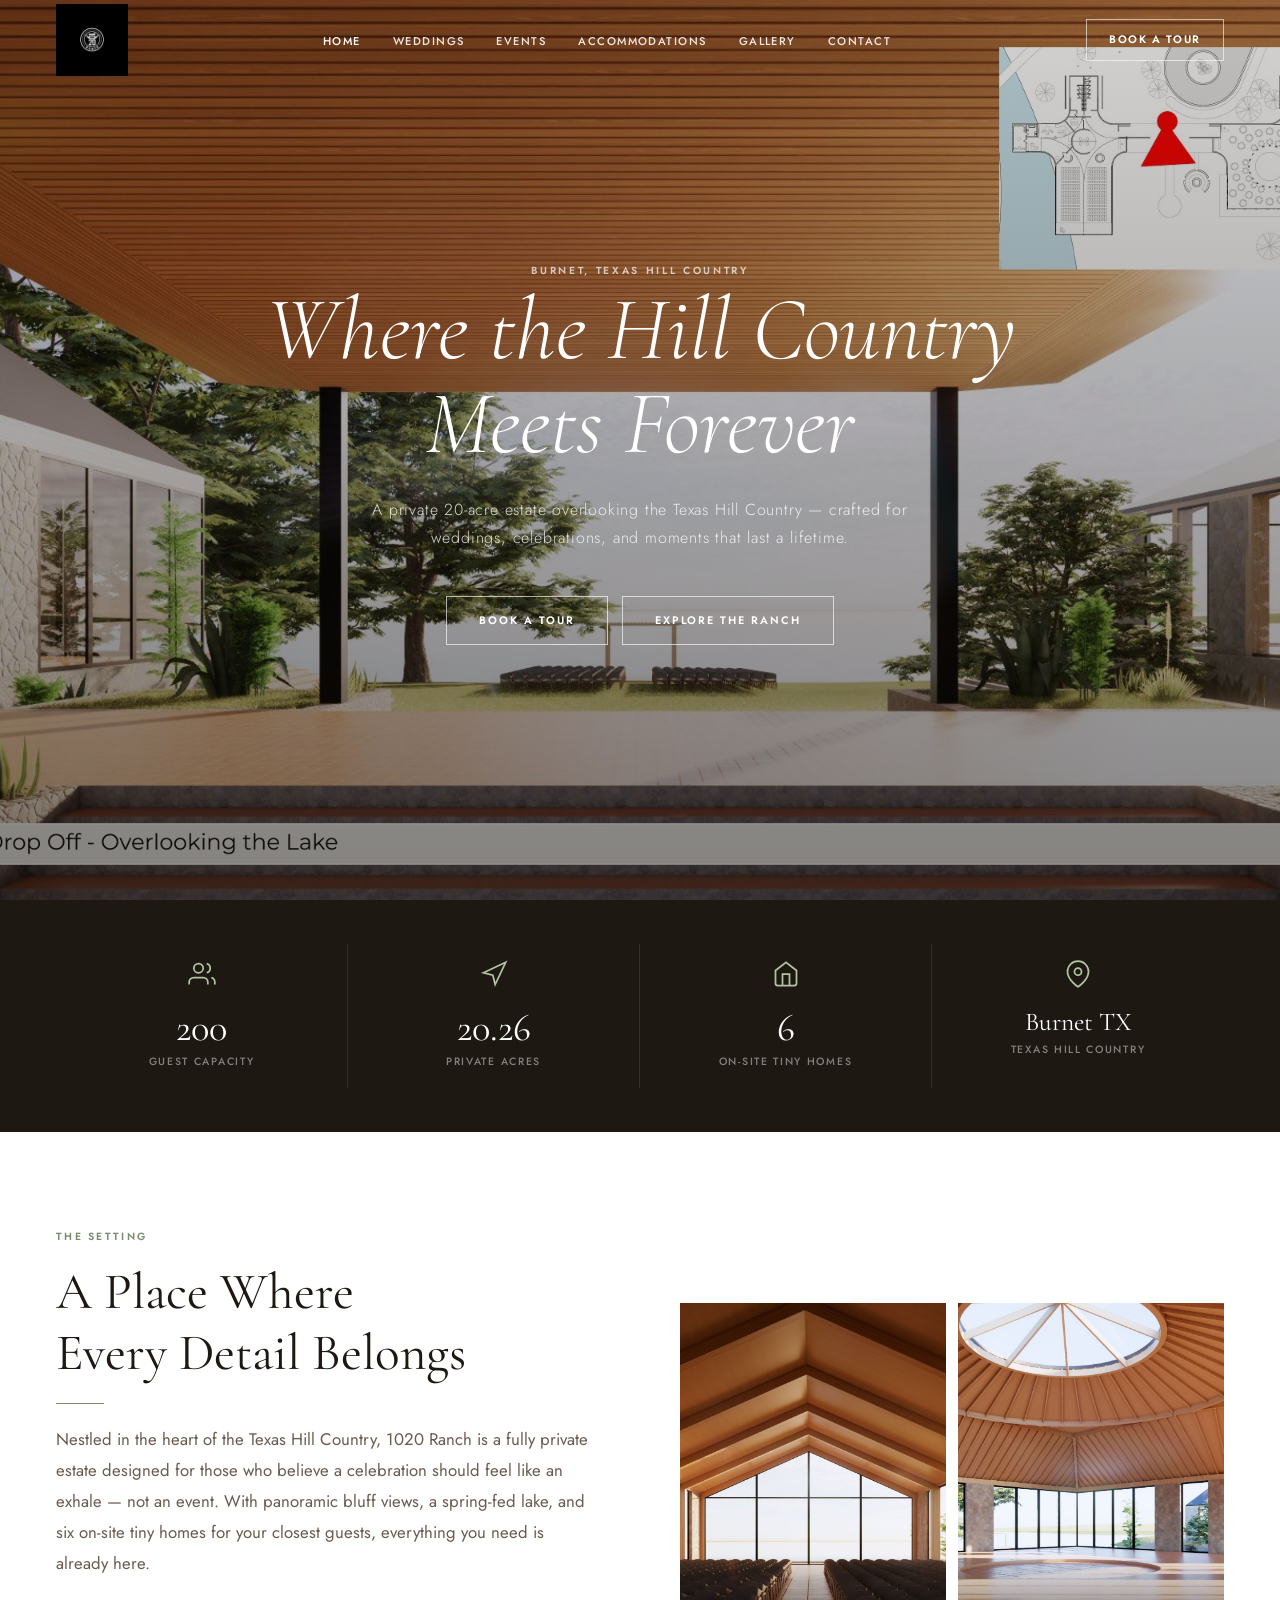
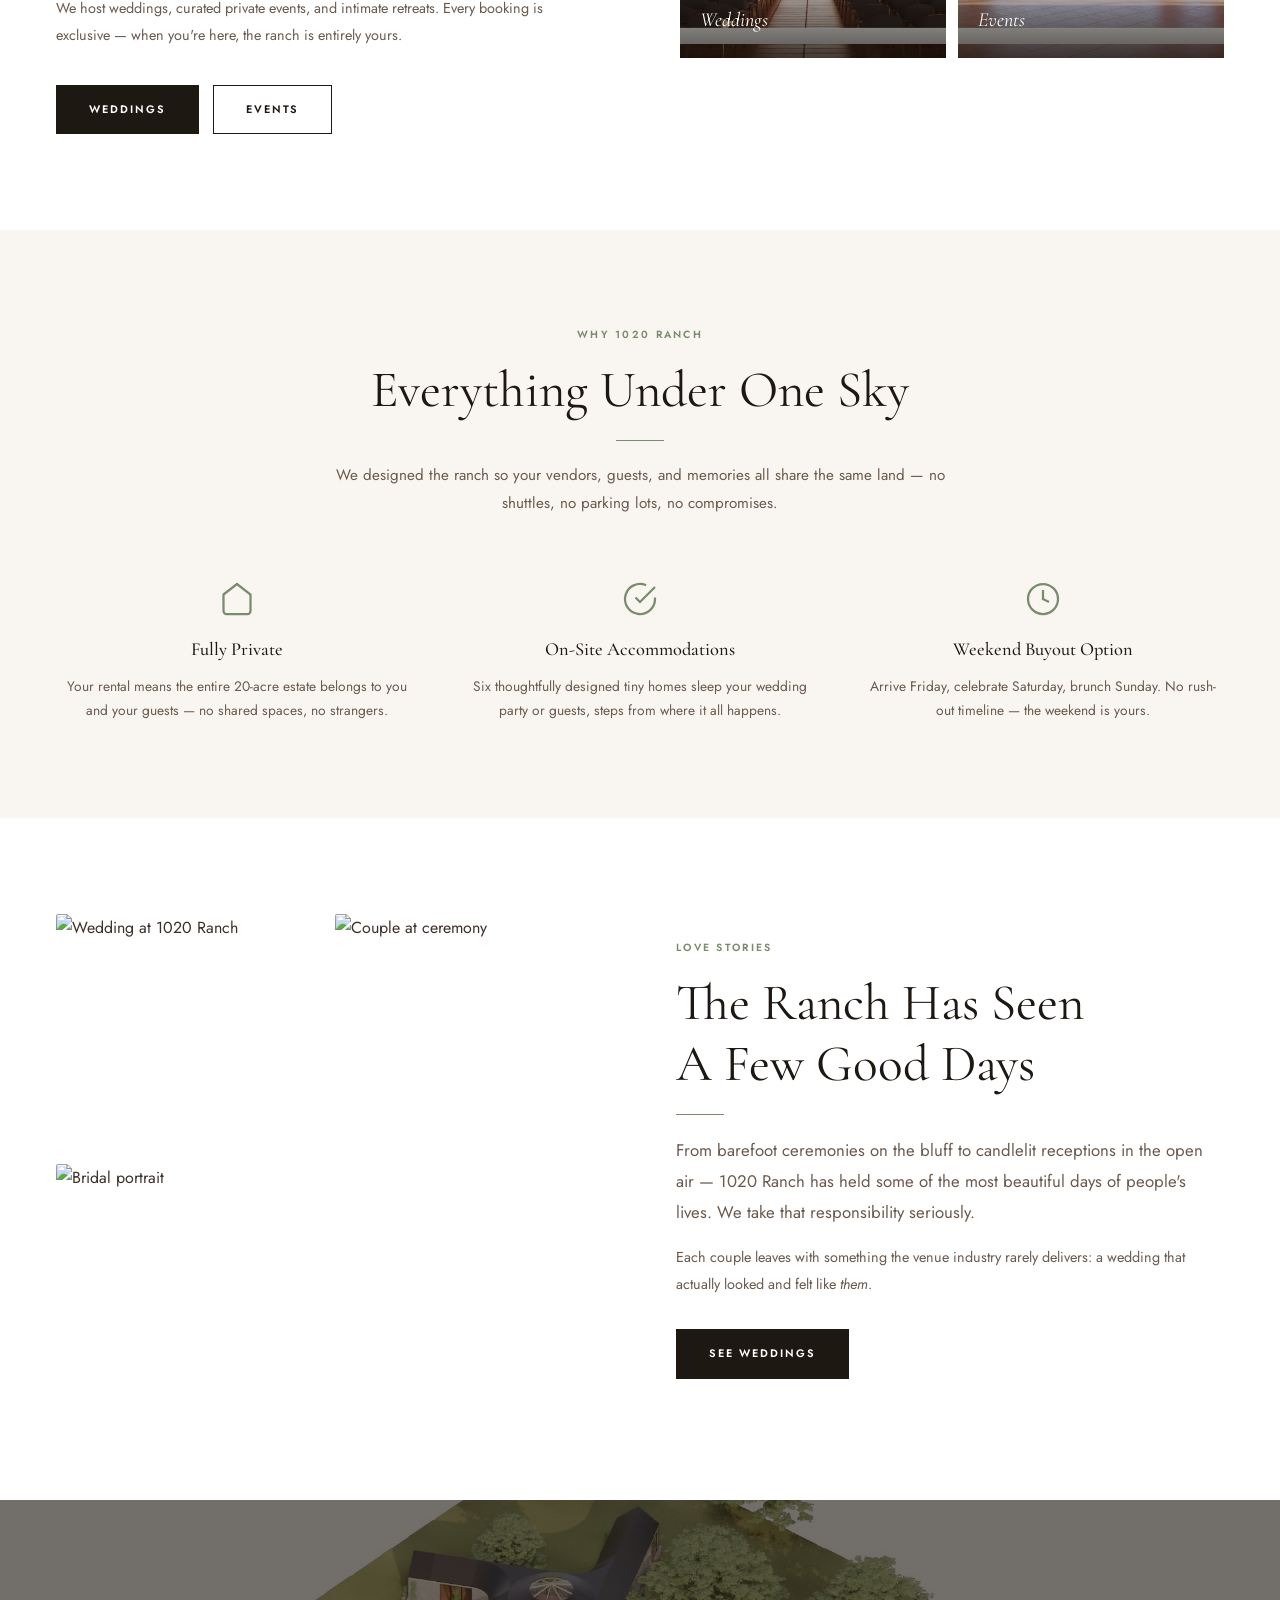
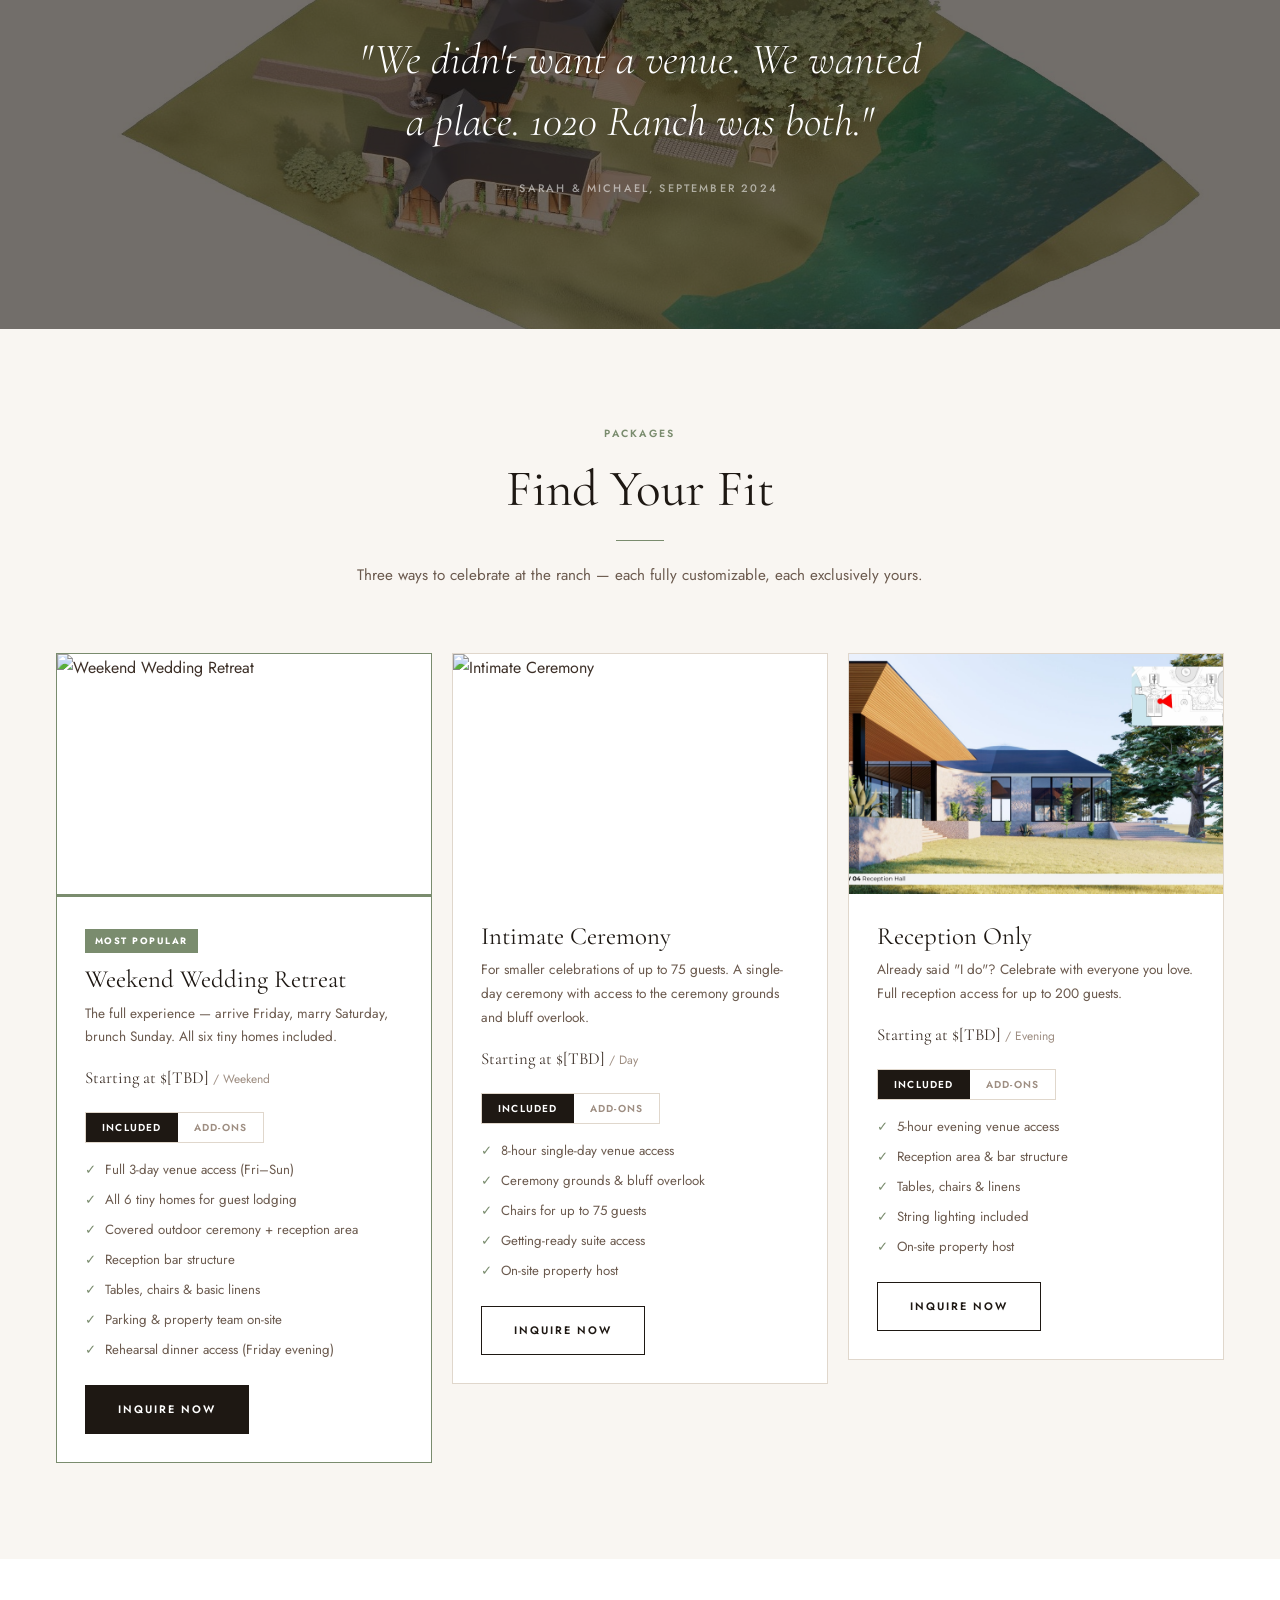
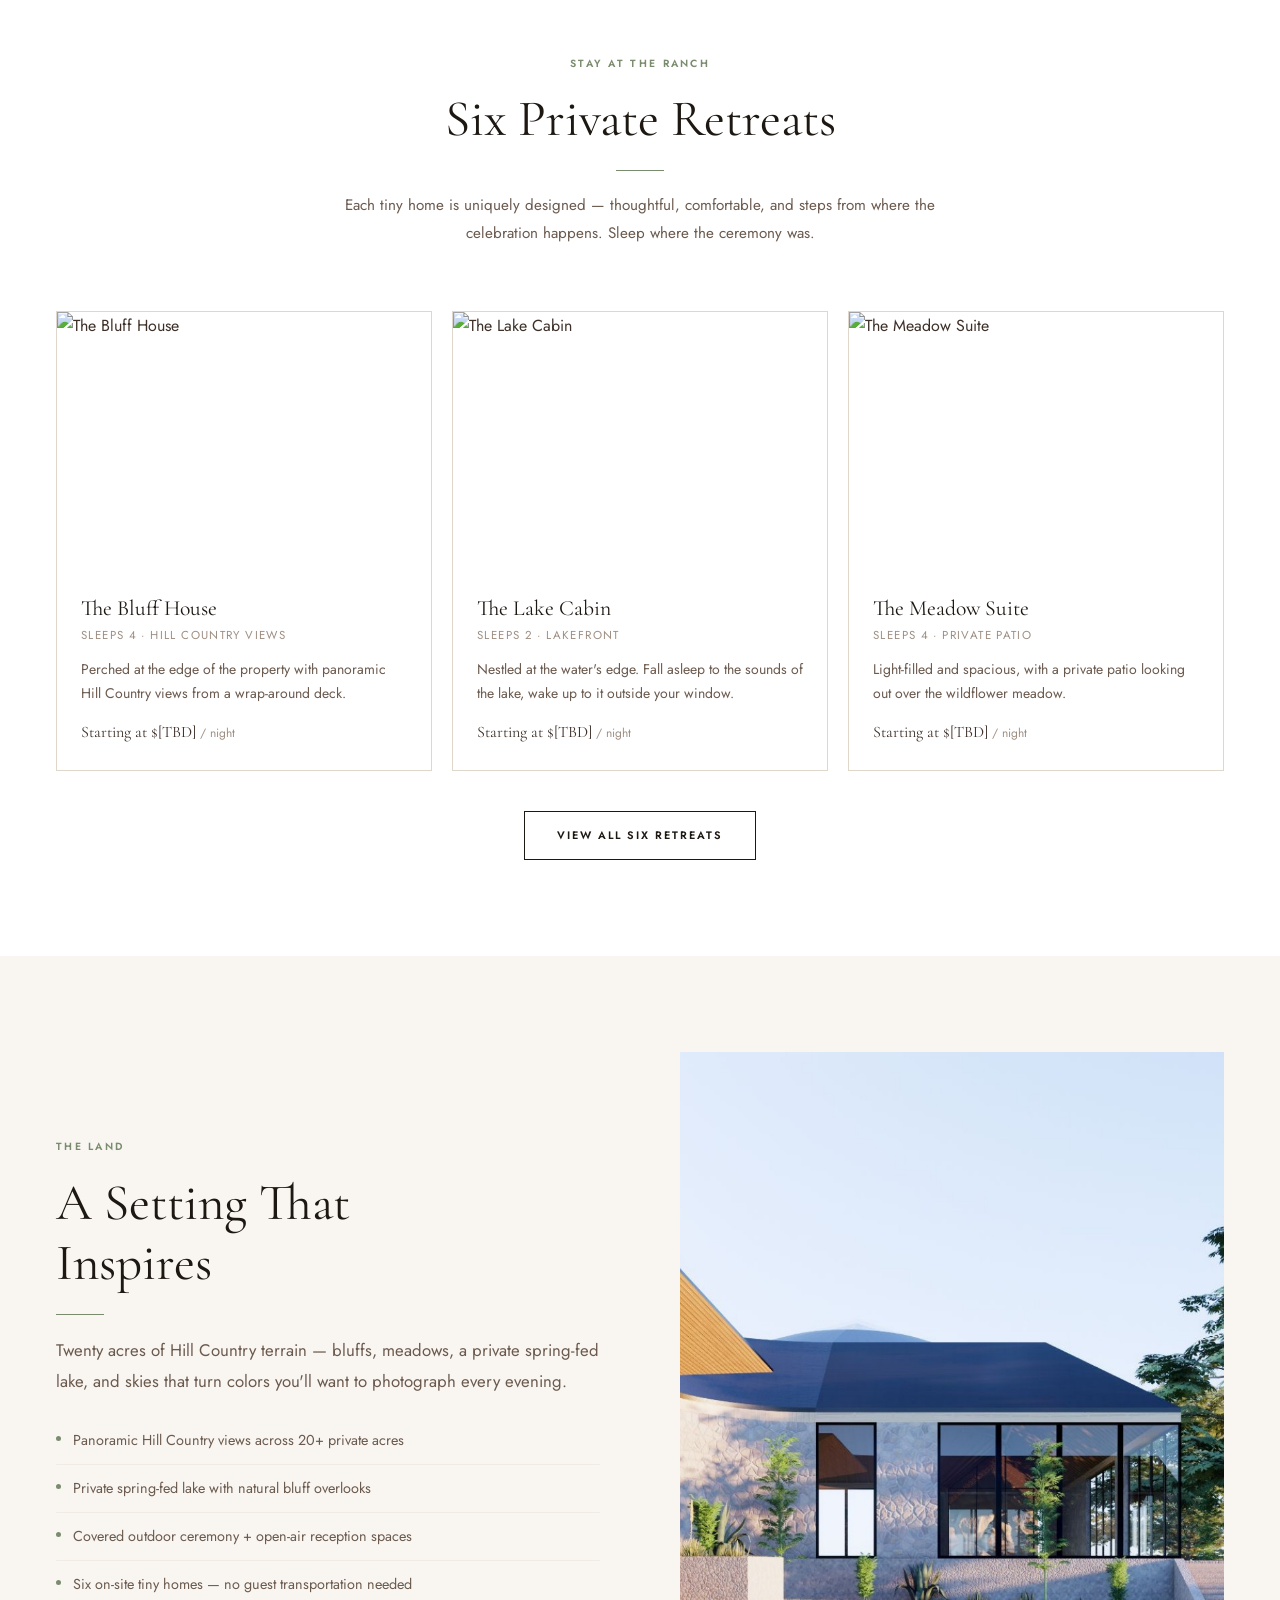
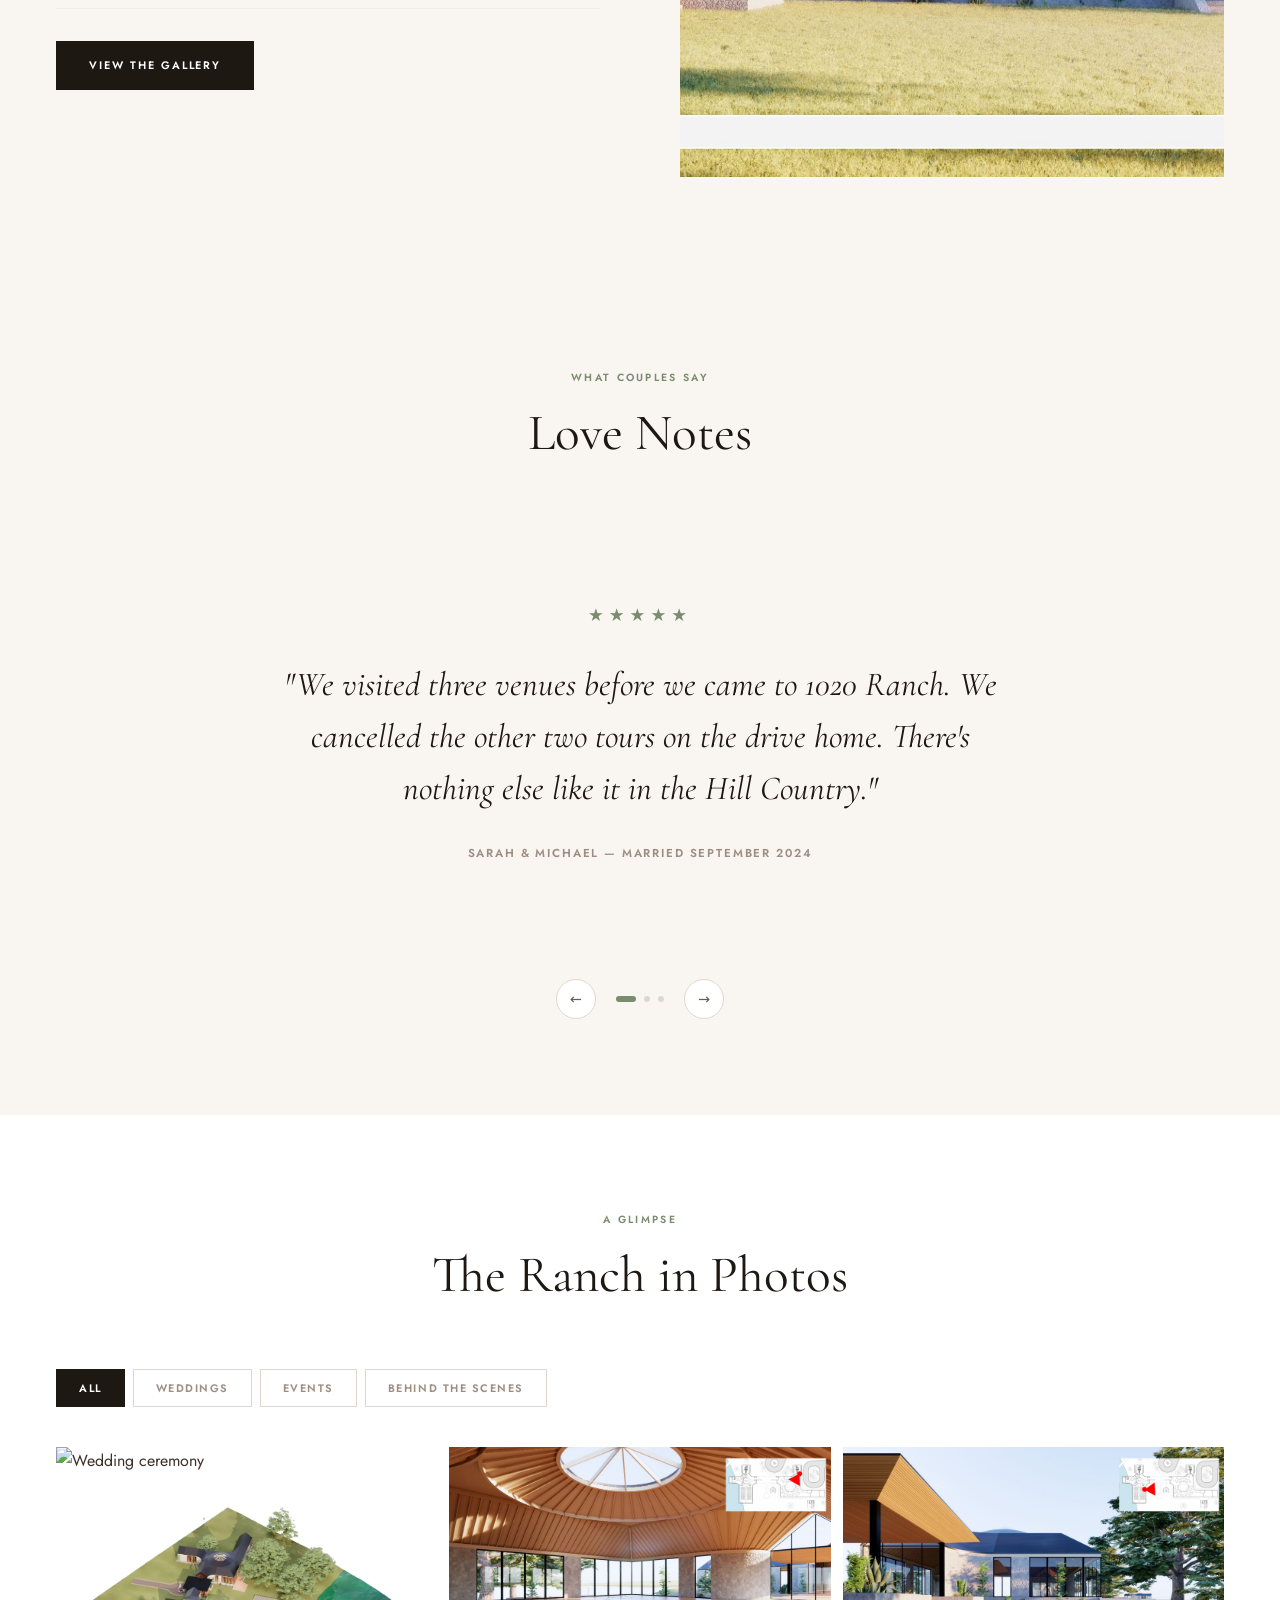
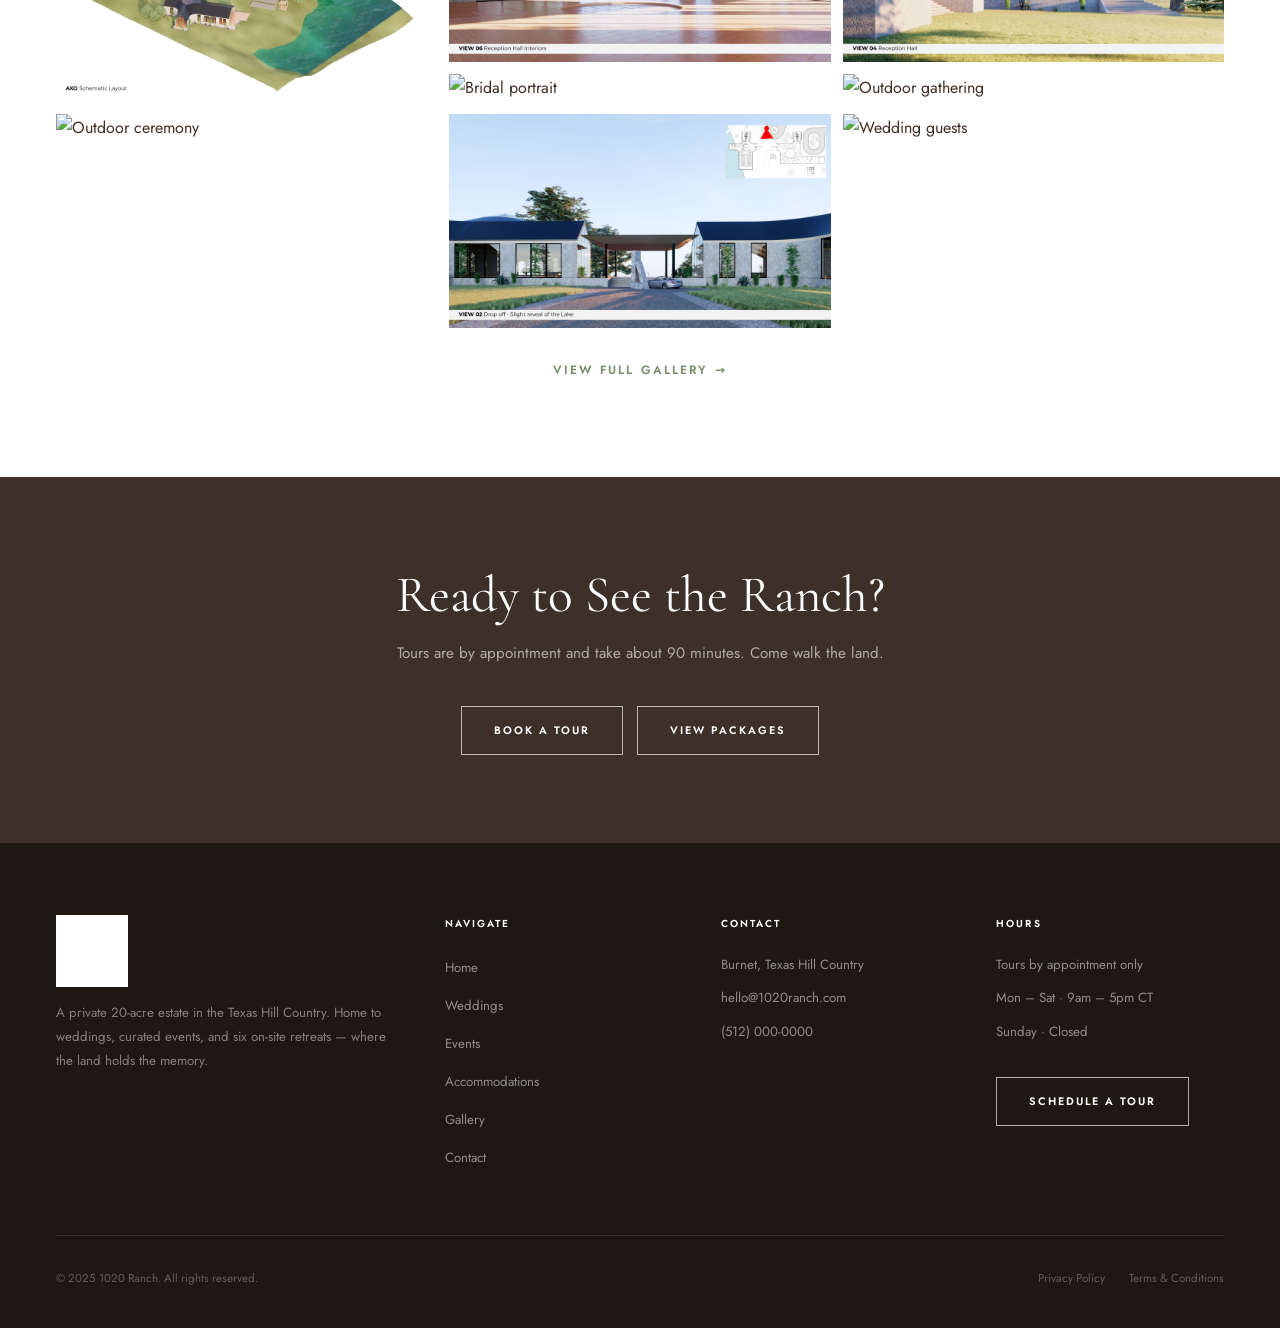
==== commit 92d9417b: "Replace Unsplash stock with real architectural renderings across all pages - reception-interior.jpg " ====
--- a/index.html
+++ b/index.html
@@ -118,7 +118,7 @@
           <div class="photo-tile__label">Weddings</div>
         </div>
         <div class="photo-tile">
-          <img src="https://images.unsplash.com/photo-1464207687429-7505649dae38?auto=format&fit=crop&w=600&q=80" alt="Private events at 1020 Ranch" loading="lazy">
+          <img src="images/renderings/reception-interior.jpg" alt="Reception hall interior at 1020 Ranch" loading="lazy">
           <div class="photo-tile__label">Events</div>
         </div>
       </div>
@@ -184,7 +184,7 @@
 
 <!-- ── Quote Break ── -->
 <section class="quote-break">
-  <img class="quote-break__bg" src="https://images.unsplash.com/photo-1473448912268-2022ce9509d8?auto=format&fit=crop&w=1920&q=80" alt="Texas Hill Country landscape" loading="lazy">
+  <img class="quote-break__bg" src="images/renderings/site-aerial.jpg" alt="Aerial view of 1020 Ranch" loading="lazy">
   <div class="quote-break__overlay"></div>
   <div class="quote-break__content">
     <p class="quote-break__text">"We didn't want a venue. We wanted a place. 1020 Ranch was both."</p>
@@ -276,7 +276,7 @@
       <!-- Reception Only -->
       <div class="package-card">
         <div class="package-card__img">
-          <img src="https://images.unsplash.com/photo-1591604466107-ec97de577aff?auto=format&fit=crop&w=600&q=80" alt="Reception Only" loading="lazy">
+          <img src="images/renderings/reception-exterior.jpg" alt="Reception exterior at 1020 Ranch" loading="lazy">
         </div>
         <div class="package-card__body">
           <h3 class="package-card__name">Reception Only</h3>
@@ -437,12 +437,12 @@
     </div>
     <div class="gallery-masonry">
       <div class="gallery-item" data-category="weddings"><img src="https://images.unsplash.com/photo-1478146059778-26028b07395a?auto=format&fit=crop&w=600&q=80" alt="Wedding ceremony" loading="lazy"></div>
-      <div class="gallery-item" data-category="behind"><img src="https://images.unsplash.com/photo-1473448912268-2022ce9509d8?auto=format&fit=crop&w=600&q=80" alt="Hill Country landscape" loading="lazy"></div>
+      <div class="gallery-item" data-category="behind"><img src="images/renderings/site-aerial.jpg" alt="Aerial view of 1020 Ranch" loading="lazy"></div>
       <div class="gallery-item" data-category="weddings"><img src="https://images.unsplash.com/photo-1520854221256-17451cc331bf?auto=format&fit=crop&w=600&q=80" alt="Outdoor ceremony" loading="lazy"></div>
-      <div class="gallery-item" data-category="events"><img src="https://images.unsplash.com/photo-1464207687429-7505649dae38?auto=format&fit=crop&w=600&q=80" alt="Event setup" loading="lazy"></div>
+      <div class="gallery-item" data-category="events"><img src="images/renderings/reception-interior.jpg" alt="Reception hall interior" loading="lazy"></div>
       <div class="gallery-item" data-category="weddings"><img src="https://images.unsplash.com/photo-1583939003579-730e3918a45a?auto=format&fit=crop&w=600&q=80" alt="Bridal portrait" loading="lazy"></div>
-      <div class="gallery-item" data-category="behind"><img src="https://images.unsplash.com/photo-1501854140801-50d01698950b?auto=format&fit=crop&w=600&q=80" alt="Aerial Ranch view" loading="lazy"></div>
-      <div class="gallery-item" data-category="weddings"><img src="https://images.unsplash.com/photo-1591604466107-ec97de577aff?auto=format&fit=crop&w=600&q=80" alt="Reception tables" loading="lazy"></div>
+      <div class="gallery-item" data-category="behind"><img src="images/renderings/entrance.jpg" alt="1020 Ranch entrance" loading="lazy"></div>
+      <div class="gallery-item" data-category="weddings"><img src="images/renderings/reception-exterior.jpg" alt="Reception exterior" loading="lazy"></div>
       <div class="gallery-item" data-category="events"><img src="https://images.unsplash.com/photo-1530103862676-de8c9debad1d?auto=format&fit=crop&w=600&q=80" alt="Outdoor gathering" loading="lazy"></div>
       <div class="gallery-item" data-category="weddings"><img src="https://images.unsplash.com/photo-1511285560929-80b456fea0bc?auto=format&fit=crop&w=600&q=80" alt="Wedding guests" loading="lazy"></div>
     </div>
